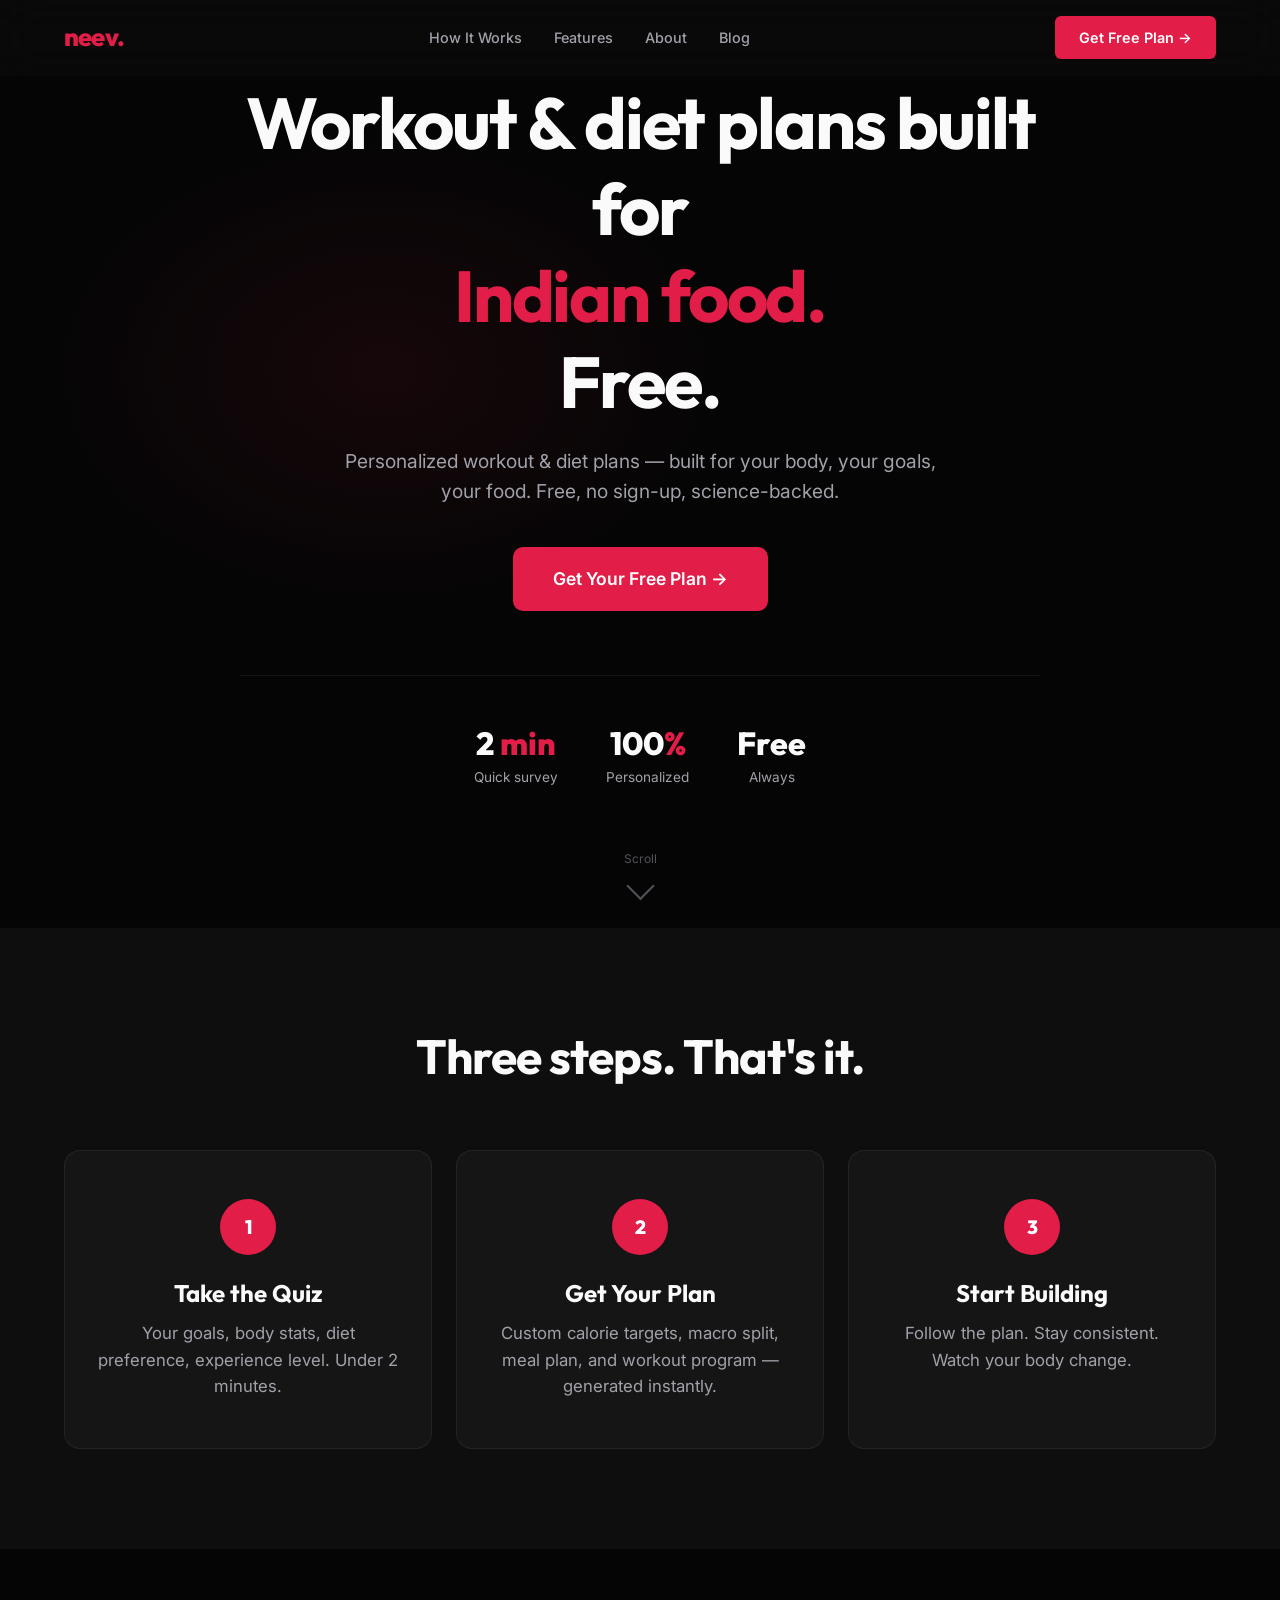
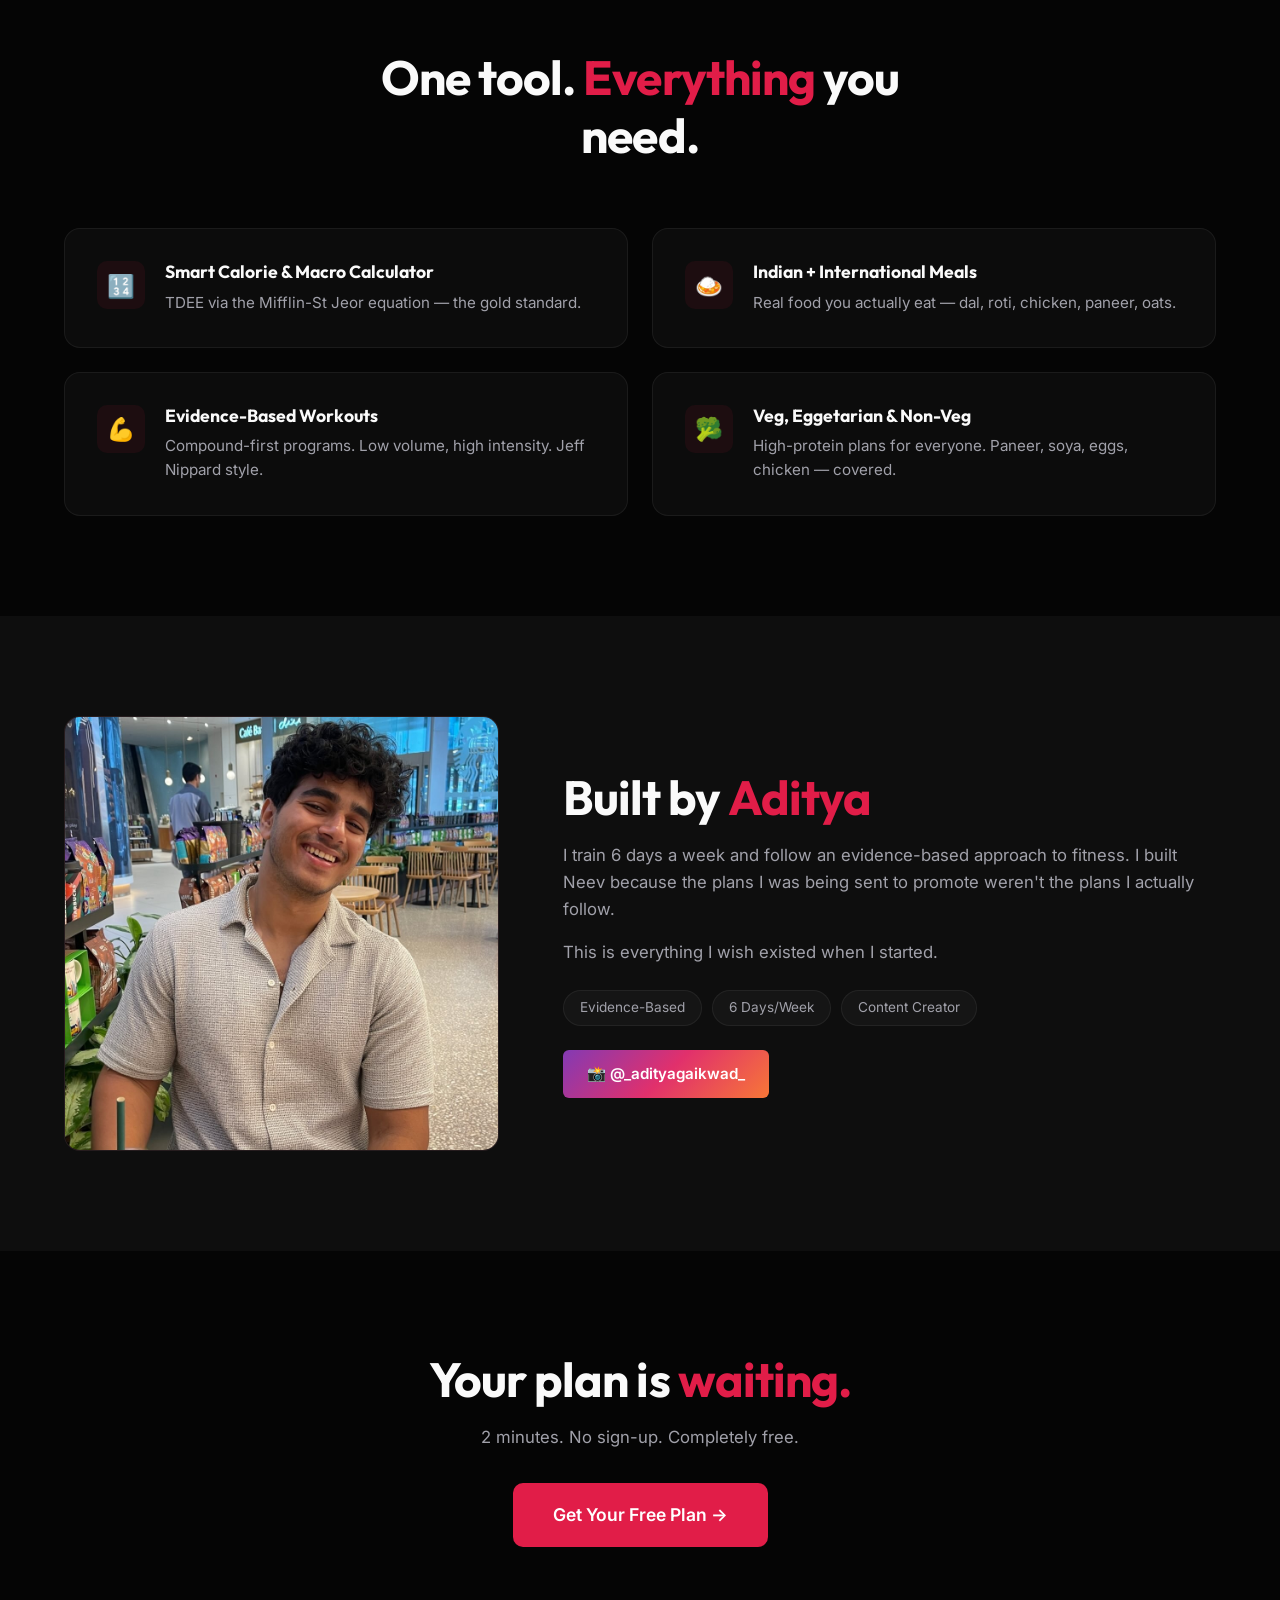
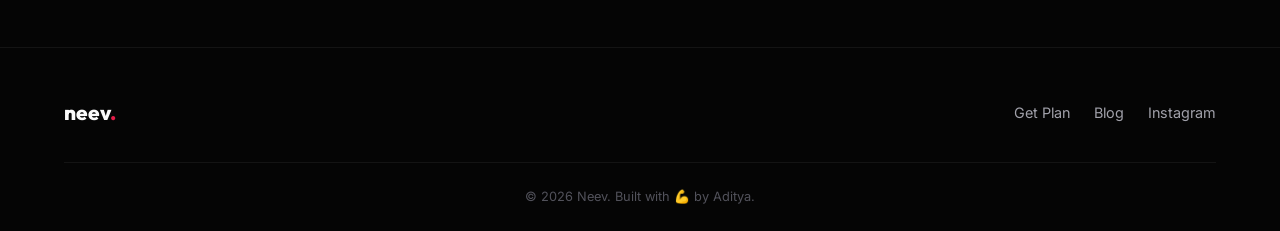
==== index.html @ d4b19f22 "Initial commit — Neev fitness site" ====
<!DOCTYPE html>
<html lang="en">
<head>
  <meta charset="UTF-8">
  <meta name="viewport" content="width=device-width, initial-scale=1.0, viewport-fit=cover">
  <title>Neev — Free Workout & Diet Plans Built for Indian Food</title>
  <meta name="description" content="Get a free personalized workout and diet plan built for Indian food. Science-backed fitness plans for beginners and intermediates. No sign-up needed.">
  <meta name="keywords" content="fitness plan, diet plan, workout plan, Indian diet, gym beginner, protein, muscle gain, fat loss, TDEE calculator">
  <meta name="theme-color" content="#050505">
  <link rel="stylesheet" href="style.css">
</head>
<body>

  <!-- Navbar -->
  <nav class="navbar" id="navbar">
    <div class="container">
      <a href="index.html" class="nav-logo">neev<span>.</span></a>
      <ul class="nav-links" id="navLinks">
        <li><a href="#how-it-works">How It Works</a></li>
        <li><a href="#features">Features</a></li>
        <li><a href="#creator">About</a></li>
        <li><a href="blog.html">Blog</a></li>
      </ul>
      <a href="survey.html" class="nav-cta">Get Free Plan →</a>
      <button class="nav-mobile-toggle" id="mobileToggle" aria-label="Toggle menu">☰</button>
    </div>
  </nav>

  <!-- Hero -->
  <section class="hero" id="hero">
    <div class="hero-bg"></div>
    <div class="container">
      <div class="hero-content">
        <h1>Workout & diet plans built for<br><span class="text-gradient">Indian food.</span><br>Free.</h1>
        <p>Personalized workout & diet plans — built for your body, your goals, your food. Free, no sign-up, science-backed.</p>
        <div class="hero-buttons">
          <a href="survey.html" class="btn btn-primary btn-lg">Get Your Free Plan →</a>
        </div>
        <div class="hero-stats">
          <div class="hero-stat">
            <h3>2 <span>min</span></h3>
            <p>Quick survey</p>
          </div>
          <div class="hero-stat">
            <h3>100<span>%</span></h3>
            <p>Personalized</p>
          </div>
          <div class="hero-stat">
            <h3>Free</h3>
            <p>Always</p>
          </div>
        </div>
      </div>
    </div>
    <div class="scroll-indicator">
      <span>Scroll</span>
      <div class="arrow"></div>
    </div>
  </section>

  <!-- How It Works -->
  <section class="steps" id="how-it-works">
    <div class="container">
      <div class="section-header fade-in">
        <h2>Three steps. That's it.</h2>
      </div>
      <div class="steps-grid">
        <div class="card step-card fade-in">
          <div class="step-number">1</div>
          <h3>Take the Quiz</h3>
          <p>Your goals, body stats, diet preference, experience level. Under 2 minutes.</p>
        </div>
        <div class="card step-card fade-in fade-in-delay-1">
          <div class="step-number">2</div>
          <h3>Get Your Plan</h3>
          <p>Custom calorie targets, macro split, meal plan, and workout program — generated instantly.</p>
        </div>
        <div class="card step-card fade-in fade-in-delay-2">
          <div class="step-number">3</div>
          <h3>Start Building</h3>
          <p>Follow the plan. Stay consistent. Watch your body change.</p>
        </div>
      </div>
    </div>
  </section>

  <!-- Features -->
  <section class="features" id="features">
    <div class="container">
      <div class="section-header fade-in">
        <h2>One tool. <span class="text-gradient">Everything</span> you need.</h2>
      </div>
      <div class="features-grid">
        <div class="card feature-card fade-in">
          <div class="feature-icon">🔢</div>
          <div>
            <h3>Smart Calorie & Macro Calculator</h3>
            <p>TDEE via the Mifflin-St Jeor equation — the gold standard.</p>
          </div>
        </div>
        <div class="card feature-card fade-in fade-in-delay-1">
          <div class="feature-icon">🍛</div>
          <div>
            <h3>Indian + International Meals</h3>
            <p>Real food you actually eat — dal, roti, chicken, paneer, oats.</p>
          </div>
        </div>
        <div class="card feature-card fade-in">
          <div class="feature-icon">💪</div>
          <div>
            <h3>Evidence-Based Workouts</h3>
            <p>Compound-first programs. Low volume, high intensity. Jeff Nippard style.</p>
          </div>
        </div>
        <div class="card feature-card fade-in fade-in-delay-1">
          <div class="feature-icon">🥦</div>
          <div>
            <h3>Veg, Eggetarian & Non-Veg</h3>
            <p>High-protein plans for everyone. Paneer, soya, eggs, chicken — covered.</p>
          </div>
        </div>
      </div>
    </div>
  </section>

  <!-- Creator -->
  <section class="creator" id="creator">
    <div class="container">
      <div class="creator-content">
        <div class="creator-image fade-in">
          <img src="assets/aditya.jpg" alt="Aditya — Creator of Neev" style="width:100%;height:100%;object-fit:cover;object-position:center top;">
        </div>
        <div class="creator-info fade-in fade-in-delay-1">
          <h2>Built by <span class="text-gradient">Aditya</span></h2>
          <p>I train 6 days a week and follow an evidence-based approach to fitness. I built Neev because the plans I was being sent to promote weren't the plans I actually follow.</p>
          <p>This is everything I wish existed when I started.</p>
          <div class="creator-tags">
            <span class="creator-tag">Evidence-Based</span>
            <span class="creator-tag">6 Days/Week</span>
            <span class="creator-tag">Content Creator</span>
          </div>
          <a href="https://instagram.com/_adityagaikwad_" target="_blank" rel="noopener" class="instagram-link">
            📸 @_adityagaikwad_
          </a>
        </div>
      </div>
    </div>
  </section>

  <!-- CTA -->
  <section style="padding: 100px 0; text-align: center;">
    <div class="container">
      <div class="fade-in" style="max-width: 500px; margin: 0 auto;">
        <h2>Your plan is <span class="text-gradient">waiting.</span></h2>
        <p style="margin: 16px 0 32px;">2 minutes. No sign-up. Completely free.</p>
        <a href="survey.html" class="btn btn-primary btn-lg">Get Your Free Plan →</a>
      </div>
    </div>
  </section>

  <!-- Footer -->
  <footer class="footer">
    <div class="container">
      <div class="footer-content">
        <div class="footer-logo">neev<span>.</span></div>
        <ul class="footer-links">
          <li><a href="survey.html">Get Plan</a></li>
          <li><a href="blog.html">Blog</a></li>
          <li><a href="https://instagram.com/_adityagaikwad_" target="_blank" rel="noopener">Instagram</a></li>
        </ul>
      </div>
      <div class="footer-bottom">
        <p>© 2026 Neev. Built with 💪 by Aditya.</p>
      </div>
    </div>
  </footer>

  <script src="js/animations.js"></script>

  <script>
    // Navbar scroll effect
    window.addEventListener('scroll', () => {
      document.getElementById('navbar').classList.toggle('scrolled', window.scrollY > 50);
    });
    // Mobile menu toggle
    document.getElementById('mobileToggle').addEventListener('click', () => {
      document.getElementById('navLinks').classList.toggle('mobile-open');
    });

  </script>
</body>
</html>
---- style.css ----
/* ===== NEEV DESIGN SYSTEM ===== */
@import url('https://fonts.googleapis.com/css2?family=Outfit:wght@300;400;500;600;700;800;900&family=Inter:wght@300;400;500;600;700&display=swap');

/* --- Tokens --- */
:root {
  --bg: #050505;
  --surface: #0e0e0e;
  --card: rgba(255,255,255,0.03);
  --card-border: rgba(255,255,255,0.06);
  --card-hover: rgba(255,255,255,0.06);
  --primary: #e11d48;
  --primary-glow: #f43f5e;
  --accent: #fafafa;
  --green: #22c55e;
  --green-dim: rgba(34,197,94,0.15);
  --text: #fafafa;
  --text-muted: #a1a1aa;
  --text-dim: #52525b;
  --radius: 16px;
  --radius-sm: 10px;
  --radius-xs: 6px;
  --shadow: 0 8px 32px rgba(0,0,0,0.5);
  --shadow-glow: 0 0 30px rgba(225,29,72,0.15);
  --font-heading: 'Outfit', sans-serif;
  --font-body: 'Inter', sans-serif;
  --transition: 0.3s cubic-bezier(0.4, 0, 0.2, 1);
  --max-width: 1200px;
}

/* --- Reset --- */
*, *::before, *::after { margin: 0; padding: 0; box-sizing: border-box; }

html {
  scroll-behavior: smooth;
  font-size: 16px;
  -webkit-font-smoothing: antialiased;
}

body {
  font-family: var(--font-body);
  background: var(--bg);
  color: var(--text);
  line-height: 1.6;
  overflow-x: hidden;
}

a { color: var(--primary); text-decoration: none; transition: var(--transition); }
a:hover { color: var(--primary-glow); }

img { max-width: 100%; display: block; }

/* --- Typography --- */
h1, h2, h3, h4, h5 { font-family: var(--font-heading); font-weight: 700; line-height: 1.2; }
h1 { font-size: clamp(2.5rem, 6vw, 4.5rem); letter-spacing: -0.03em; }
h2 { font-size: clamp(1.8rem, 4vw, 3rem); letter-spacing: -0.02em; }
h3 { font-size: clamp(1.2rem, 2.5vw, 1.5rem); }
p { color: var(--text-muted); font-size: 1.05rem; }

.text-gradient {
  color: var(--primary);
}

/* --- Layout --- */
.container { max-width: var(--max-width); margin: 0 auto; padding: 0 24px; }
section { padding: 100px 0; }

/* --- Navbar --- */
.navbar {
  position: fixed; top: 0; left: 0; right: 0; z-index: 1000;
  padding: 16px 0;
  background: rgba(10,10,10,0.8);
  backdrop-filter: blur(20px);
  -webkit-backdrop-filter: blur(20px);
  border-bottom: 1px solid transparent;
  transition: var(--transition);
}
.navbar.scrolled { border-bottom-color: var(--card-border); }
.navbar .container { display: flex; align-items: center; justify-content: space-between; }
.nav-logo {
  font-family: var(--font-heading);
  font-size: 1.6rem; font-weight: 800;
  letter-spacing: -0.03em;
}
.nav-logo span { color: var(--primary); }
.nav-links { display: flex; gap: 32px; list-style: none; }
.nav-links a {
  color: var(--text-muted); font-size: 0.9rem; font-weight: 500;
  transition: var(--transition); position: relative;
}
.nav-links a:hover { color: var(--text); }
.nav-links a::after {
  content: ''; position: absolute; bottom: -4px; left: 0;
  width: 0; height: 2px; background: var(--primary);
  transition: var(--transition);
}
.nav-links a:hover::after { width: 100%; }
.nav-cta {
  padding: 10px 24px; border-radius: var(--radius-xs);
  background: var(--primary); color: #fff;
  font-weight: 600; font-size: 0.9rem;
  border: none; cursor: pointer; transition: var(--transition);
}
.nav-cta:hover { transform: translateY(-2px); box-shadow: var(--shadow-glow); color: #fff; }
.nav-mobile-toggle { display: none; background: none; border: none; color: var(--text); font-size: 1.5rem; cursor: pointer; }

/* --- Buttons --- */
.btn {
  display: inline-flex; align-items: center; gap: 8px;
  padding: 14px 32px; border-radius: var(--radius-xs);
  font-family: var(--font-body); font-weight: 600; font-size: 1rem;
  cursor: pointer; transition: var(--transition); border: none;
  text-decoration: none;
}
.btn-primary {
  background: var(--primary); color: #fff;
}
.btn-primary:hover { transform: translateY(-3px); box-shadow: var(--shadow-glow); color: #fff; }
.btn-secondary {
  background: transparent; color: var(--text);
  border: 1px solid var(--card-border);
}
.btn-secondary:hover { border-color: var(--primary); color: var(--primary); }
.btn-lg { padding: 18px 40px; font-size: 1.1rem; border-radius: var(--radius-sm); }

/* --- Cards --- */
.card {
  background: var(--card);
  border: 1px solid var(--card-border);
  border-radius: var(--radius);
  padding: 32px;
  transition: var(--transition);
}
.card:hover {
  background: var(--card-hover);
  border-color: rgba(225,29,72,0.2);
  transform: translateY(-4px);
  box-shadow: var(--shadow);
}

/* --- Hero --- */
.hero {
  min-height: 100vh; display: flex; align-items: center;
  position: relative; overflow: hidden; padding-top: 80px;
}
.hero-bg {
  position: absolute; inset: 0; z-index: 0;
}
.hero-bg::before {
  content: ''; position: absolute; inset: 0;
  background: radial-gradient(ellipse 500px 350px at 30% 40%, rgba(225,29,72,0.08) 0%, transparent 70%);
}
.hero-bg::after {
  content: ''; position: absolute; bottom: 0; left: 0; right: 0;
  height: 200px;
  background: linear-gradient(to top, var(--bg), transparent);
}
.hero-content { position: relative; z-index: 1; text-align: center; max-width: 800px; margin: 0 auto; }
.hero-badge {
  display: inline-flex; align-items: center; gap: 8px;
  padding: 8px 20px; border-radius: 100px;
  background: rgba(225,29,72,0.08);
  border: 1px solid rgba(225,29,72,0.15);
  font-size: 0.85rem; color: var(--primary-glow); font-weight: 500;
  margin-bottom: 24px;
}
.hero-badge .dot { width: 6px; height: 6px; border-radius: 50%; background: var(--primary); animation: pulse-dot 2s infinite; }
.hero h1 { margin-bottom: 20px; }
.hero p { font-size: 1.2rem; max-width: 600px; margin: 0 auto 40px; }
.hero-buttons { display: flex; gap: 16px; justify-content: center; flex-wrap: wrap; }
.hero-stats {
  display: flex; gap: 48px; justify-content: center; margin-top: 64px;
  padding-top: 48px; border-top: 1px solid var(--card-border);
}
.hero-stat h3 { font-size: 2rem; font-weight: 800; }
.hero-stat h3 span { color: var(--primary); }
.hero-stat p { font-size: 0.85rem; margin-top: 4px; }
.scroll-indicator {
  position: absolute; bottom: 32px; left: 50%; transform: translateX(-50%);
  display: flex; flex-direction: column; align-items: center; gap: 8px;
  color: var(--text-dim); font-size: 0.75rem;
  animation: bounce 2s infinite;
}
.scroll-indicator .arrow { width: 20px; height: 20px; border-right: 2px solid var(--text-dim); border-bottom: 2px solid var(--text-dim); transform: rotate(45deg); }

/* --- Steps Section --- */
.steps { background: var(--surface); }
.section-header { text-align: center; max-width: 600px; margin: 0 auto 64px; }
.section-header p { margin-top: 16px; }
.steps-grid { display: grid; grid-template-columns: repeat(3, 1fr); gap: 24px; }
.step-card { text-align: center; padding: 48px 32px; position: relative; }
.step-number {
  width: 56px; height: 56px; border-radius: 50%;
  background: var(--primary); color: #fff;
  display: flex; align-items: center; justify-content: center;
  font-family: var(--font-heading); font-weight: 800; font-size: 1.2rem;
  margin: 0 auto 24px;
}
.step-card h3 { margin-bottom: 12px; }
.step-card .icon { font-size: 2.5rem; margin-bottom: 20px; }

/* --- Features --- */
.features-grid { display: grid; grid-template-columns: repeat(2, 1fr); gap: 24px; }
.feature-card { display: flex; gap: 20px; align-items: flex-start; }
.feature-icon {
  width: 48px; height: 48px; min-width: 48px; border-radius: var(--radius-sm);
  background: rgba(225,29,72,0.08);
  display: flex; align-items: center; justify-content: center;
  font-size: 1.4rem;
}
.feature-card h3 { margin-bottom: 8px; font-size: 1.1rem; }
.feature-card p { font-size: 0.95rem; }

/* --- Creator Section --- */
.creator { background: var(--surface); }
.creator-content {
  display: grid; grid-template-columns: 1fr 1.5fr; gap: 64px; align-items: center;
}
.creator-image {
  width: 100%; aspect-ratio: 1; border-radius: var(--radius);
  background: rgba(225,29,72,0.05);
  border: 1px solid var(--card-border);
  display: flex; align-items: center; justify-content: center;
  font-size: 1rem; color: var(--text-dim);
  overflow: hidden;
}
.creator-info h2 { margin-bottom: 16px; }
.creator-info p { margin-bottom: 16px; }
.creator-tags { display: flex; gap: 10px; flex-wrap: wrap; margin-top: 24px; }
.creator-tag {
  padding: 6px 16px; border-radius: 100px;
  background: var(--card); border: 1px solid var(--card-border);
  font-size: 0.85rem; color: var(--text-muted);
}
.instagram-link {
  display: inline-flex; align-items: center; gap: 8px;
  margin-top: 24px; padding: 12px 24px; border-radius: var(--radius-xs);
  background: linear-gradient(135deg, #833AB4, #E1306C, #F77737);
  color: #fff; font-weight: 600; font-size: 0.95rem;
}
.instagram-link:hover { transform: translateY(-2px); color: #fff; box-shadow: 0 8px 24px rgba(225,48,108,0.3); }

/* --- Footer --- */
.footer {
  padding: 48px 0 24px;
  border-top: 1px solid var(--card-border);
}
.footer-content { display: flex; justify-content: space-between; align-items: center; flex-wrap: wrap; gap: 16px; }
.footer-logo { font-family: var(--font-heading); font-size: 1.3rem; font-weight: 800; }
.footer-logo span { color: var(--primary); }
.footer-links { display: flex; gap: 24px; list-style: none; }
.footer-links a { color: var(--text-muted); font-size: 0.9rem; }
.footer-links a:hover { color: var(--text); }
.footer-bottom { text-align: center; margin-top: 32px; padding-top: 24px; border-top: 1px solid var(--card-border); }
.footer-bottom p { font-size: 0.8rem; color: var(--text-dim); }

/* --- Survey Styles --- */
.survey-page { min-height: 100vh; padding-top: 100px; padding-bottom: 60px; }
.survey-container { max-width: 680px; margin: 0 auto; }
.progress-bar { width: 100%; height: 4px; background: var(--card); border-radius: 100px; margin-bottom: 48px; overflow: hidden; }
.progress-fill { height: 100%; background: var(--gradient); border-radius: 100px; transition: width 0.5s ease; }
.survey-step { display: none; animation: fadeIn 0.4s ease; }
.survey-step.active { display: block; }
.survey-step h2 { margin-bottom: 8px; }
.survey-step > p { margin-bottom: 36px; }
.form-group { margin-bottom: 24px; }
.form-group label { display: block; font-size: 0.9rem; font-weight: 500; margin-bottom: 8px; color: var(--text); }
.form-group input, .form-group select {
  width: 100%; padding: 14px 18px;
  background: var(--card); border: 1px solid var(--card-border);
  border-radius: var(--radius-sm); color: var(--text);
  font-family: var(--font-body); font-size: 1rem;
  transition: var(--transition); outline: none;
}
.form-group input:focus, .form-group select:focus { border-color: var(--primary); box-shadow: 0 0 0 3px rgba(245,158,11,0.1); }
.form-group select option { background: var(--surface); }
.form-row { display: grid; grid-template-columns: 1fr 1fr; gap: 16px; }

/* Option Cards (for survey choices) */
.option-cards { display: grid; grid-template-columns: repeat(2, 1fr); gap: 12px; }
.option-cards.three-col { grid-template-columns: repeat(3, 1fr); }
.option-card {
  padding: 20px; border-radius: var(--radius-sm);
  background: var(--card); border: 2px solid var(--card-border);
  cursor: pointer; text-align: center; transition: var(--transition);
}
.option-card:hover { border-color: rgba(225,29,72,0.3); background: var(--card-hover); }
.option-card.selected { border-color: var(--primary); background: rgba(225,29,72,0.08); }
.option-card .icon { font-size: 2rem; margin-bottom: 10px; }
.option-card h4 { font-size: 0.95rem; margin-bottom: 4px; }
.option-card p { font-size: 0.8rem; color: var(--text-dim); }

.survey-nav { display: flex; justify-content: space-between; margin-top: 40px; }

/* --- Results Page --- */
.results-page { padding-top: 100px; padding-bottom: 60px; }
.results-header { text-align: center; margin-bottom: 48px; }
.results-header h1 { margin-bottom: 12px; }

.stats-grid { display: grid; grid-template-columns: repeat(4, 1fr); gap: 16px; margin-bottom: 48px; }
.stat-card { text-align: center; padding: 28px 20px; }
.stat-card .stat-value { font-family: var(--font-heading); font-size: 2.2rem; font-weight: 800; color: var(--primary); }
.stat-card .stat-label { font-size: 0.85rem; color: var(--text-muted); margin-top: 4px; }
.stat-card .stat-unit { font-size: 0.9rem; color: var(--text-dim); font-weight: 400; }

.macro-bar { display: flex; height: 12px; border-radius: 100px; overflow: hidden; margin: 24px 0; }
.macro-bar .protein { background: var(--green); }
.macro-bar .carbs { background: #f59e0b; }
.macro-bar .fat { background: var(--primary); }
.macro-legend { display: flex; gap: 24px; justify-content: center; }
.macro-legend-item { display: flex; align-items: center; gap: 8px; font-size: 0.9rem; }
.macro-legend-item .dot { width: 10px; height: 10px; border-radius: 50%; }

.plan-section { margin-bottom: 48px; }
.plan-section > h2 { margin-bottom: 24px; }

.meal-day { margin-bottom: 24px; }
.meal-day h3 { margin-bottom: 12px; font-size: 1.1rem; color: var(--primary); }
.meal-table { width: 100%; border-collapse: collapse; }
.meal-table th {
  text-align: left; padding: 10px 16px; font-size: 0.8rem;
  color: var(--text-dim); text-transform: uppercase; letter-spacing: 0.05em;
  border-bottom: 1px solid var(--card-border);
}
.meal-table td {
  padding: 12px 16px; font-size: 0.95rem; border-bottom: 1px solid var(--card-border);
}
.meal-table tr:last-child td { border-bottom: none; }

.workout-day { margin-bottom: 32px; }
.workout-day h3 { margin-bottom: 4px; font-size: 1.1rem; }
.workout-day .day-label { font-size: 0.85rem; color: var(--primary); margin-bottom: 12px; }
.exercise-row { display: grid; grid-template-columns: 2.5fr 0.8fr 1fr; gap: 8px; padding: 10px 0; border-bottom: 1px solid var(--card-border); font-size: 0.95rem; }
.exercise-row.header { font-size: 0.8rem; color: var(--text-dim); text-transform: uppercase; letter-spacing: 0.05em; font-weight: 600; }

.results-actions { display: flex; gap: 16px; justify-content: center; margin-top: 48px; flex-wrap: wrap; }

/* --- Blog --- */
.blog-page { padding-top: 100px; }
.blog-grid { display: grid; grid-template-columns: repeat(auto-fill, minmax(340px, 1fr)); gap: 24px; }
.blog-card { overflow: hidden; }
.blog-card-image { height: 200px; background: rgba(225,29,72,0.05); border-radius: var(--radius-sm); margin-bottom: 20px; display: flex; align-items: center; justify-content: center; font-size: 3rem; }
.blog-card h3 { margin-bottom: 8px; }
.blog-card p { font-size: 0.9rem; margin-bottom: 12px; }
.blog-card .blog-meta { font-size: 0.8rem; color: var(--text-dim); }

/* --- Animations --- */
@keyframes fadeIn { from { opacity: 0; transform: translateY(20px); } to { opacity: 1; transform: translateY(0); } }
@keyframes pulse-dot { 0%, 100% { opacity: 1; } 50% { opacity: 0.4; } }
@keyframes bounce { 0%, 20%, 50%, 80%, 100% { transform: translateX(-50%) translateY(0); } 40% { transform: translateX(-50%) translateY(-8px); } 60% { transform: translateX(-50%) translateY(-4px); } }
@keyframes float { 0%, 100% { transform: translateY(0); } 50% { transform: translateY(-10px); } }

.fade-in { opacity: 0; transform: translateY(30px); transition: opacity 0.6s ease, transform 0.6s ease; }
.fade-in.visible { opacity: 1; transform: translateY(0); }
.fade-in-delay-1 { transition-delay: 0.1s; }
.fade-in-delay-2 { transition-delay: 0.2s; }
.fade-in-delay-3 { transition-delay: 0.3s; }

/* --- Twemoji sizing --- */
img.emoji {
  height: 1.2em;
  width: 1.2em;
  margin: 0 0.05em 0 0.1em;
  vertical-align: -0.15em;
  display: inline;
}
.option-card img.emoji,
.step-card img.emoji,
.feature-icon img.emoji,
.blog-card-image img.emoji {
  height: 1em;
  width: 1em;
}

/* --- Responsive --- */
@media (max-width: 768px) {
  section { padding: 64px 0; }
  .nav-links { display: none; }
  .nav-cta { padding: 8px 16px; font-size: 0.8rem; }
  .nav-mobile-toggle { display: block; }
  .nav-links.mobile-open {
    display: flex; flex-direction: column;
    position: absolute; top: 100%; left: 0; right: 0;
    background: var(--surface); padding: 24px;
    border-bottom: 1px solid var(--card-border);
    gap: 16px;
  }
  .hero { min-height: 100svh; padding-top: 72px; }
  .hero p { font-size: 1.05rem; }
  .hero-stats { gap: 20px; flex-wrap: wrap; justify-content: center; }
  .hero-stat { flex: 0 0 auto; text-align: center; }
  .hero-stat h3 { font-size: 1.5rem; }
  .hero-buttons { flex-direction: column; align-items: stretch; }
  .hero-buttons .btn { justify-content: center; }
  .steps-grid { grid-template-columns: 1fr; }
  .step-card { padding: 32px 24px; }
  .features-grid { grid-template-columns: 1fr; }
  .creator-content { grid-template-columns: 1fr; text-align: center; gap: 32px; }
  .creator-image { max-width: 240px; margin: 0 auto; }
  .creator-tags { justify-content: center; }
  .stats-grid { grid-template-columns: repeat(2, 1fr); }
  .stat-card .stat-value { font-size: 1.6rem; }
  .form-row { grid-template-columns: 1fr; }
  .option-cards { grid-template-columns: repeat(2, 1fr); }
  .option-cards.three-col { grid-template-columns: repeat(3, 1fr); }
  .option-card { padding: 14px 10px; }
  .option-card .icon { font-size: 1.6rem; margin-bottom: 6px; }
  .option-card h4 { font-size: 0.85rem; }
  .option-card p { font-size: 0.72rem; }
  .btn { padding: 12px 24px; font-size: 0.95rem; }
  .btn-lg { padding: 16px 32px; font-size: 1rem; }
  /* Meal table horizontal scroll on mobile */
  .meal-day { overflow-x: auto; -webkit-overflow-scrolling: touch; }
  .meal-table { min-width: 580px; }
  .meal-table th, .meal-table td { padding: 8px 10px; font-size: 0.8rem; white-space: nowrap; }
  .exercise-row { grid-template-columns: 2fr 0.6fr 0.8fr; font-size: 0.82rem; gap: 4px; }
  .blog-grid { grid-template-columns: 1fr; }
  .footer-content { flex-direction: column; text-align: center; }
  .results-actions { flex-direction: column; align-items: stretch; }
  .results-actions .btn { justify-content: center; }
  .card { padding: 24px; }
  .plan-section { padding: 24px; }
}

@media (max-width: 480px) {
  .container { padding: 0 16px; }
  h1 { font-size: 2rem; }
  h2 { font-size: 1.5rem; }
  .hero-stat h3 { font-size: 1.3rem; }
  .stats-grid { grid-template-columns: 1fr 1fr; gap: 10px; }
  .stat-card { padding: 20px 12px; }
  .option-cards { grid-template-columns: 1fr 1fr; }
  .option-cards.three-col { grid-template-columns: 1fr 1fr 1fr; }
  .macro-legend { flex-wrap: wrap; gap: 12px; }
}

/* Touch-friendly: larger tap targets on mobile */
@media (hover: none) and (pointer: coarse) {
  .option-card { min-height: 70px; }
  .btn { min-height: 48px; }
  .form-group input, .form-group select { min-height: 48px; font-size: 16px; /* prevents iOS zoom */ }
  .nav-mobile-toggle { min-width: 44px; min-height: 44px; display: flex; align-items: center; justify-content: center; }
}

/* Safe area for notched phones */
@supports (padding: env(safe-area-inset-bottom)) {
  .footer { padding-bottom: calc(24px + env(safe-area-inset-bottom)); }
  .survey-nav { padding-bottom: env(safe-area-inset-bottom); }
}
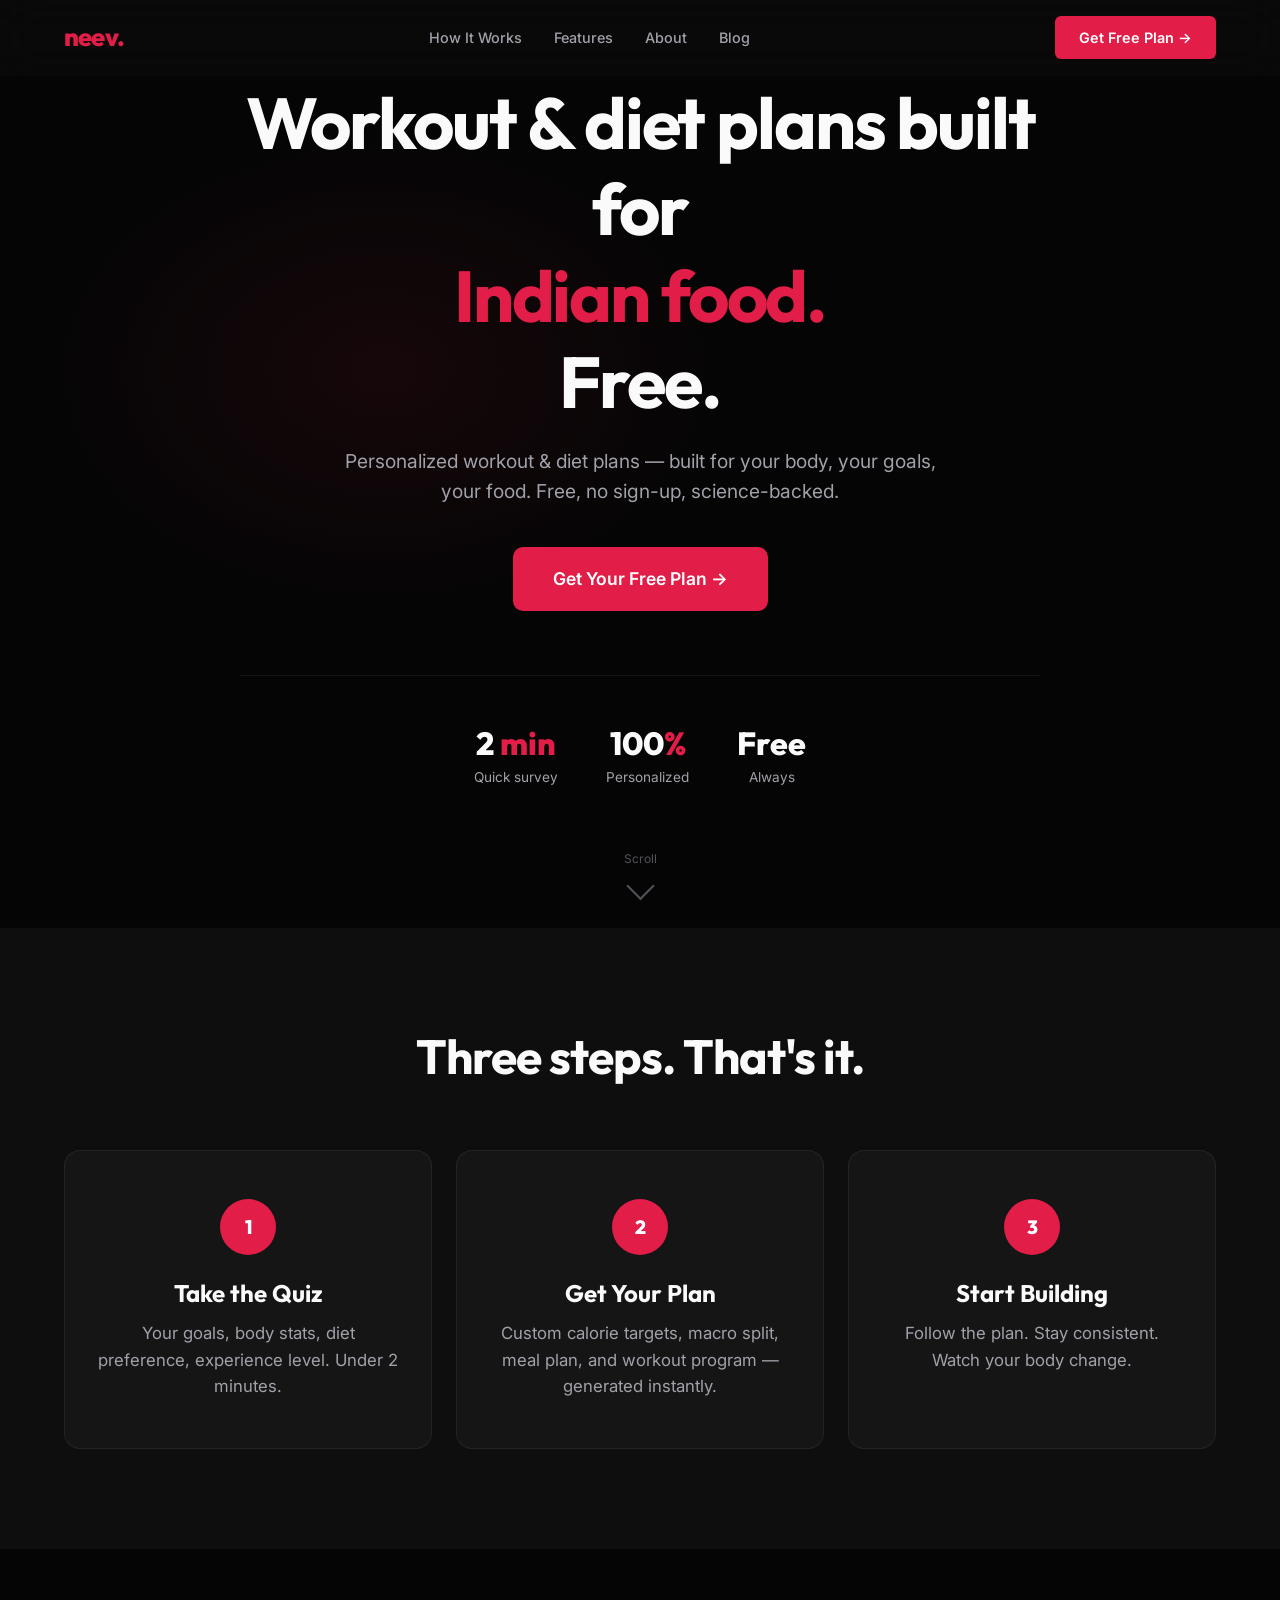
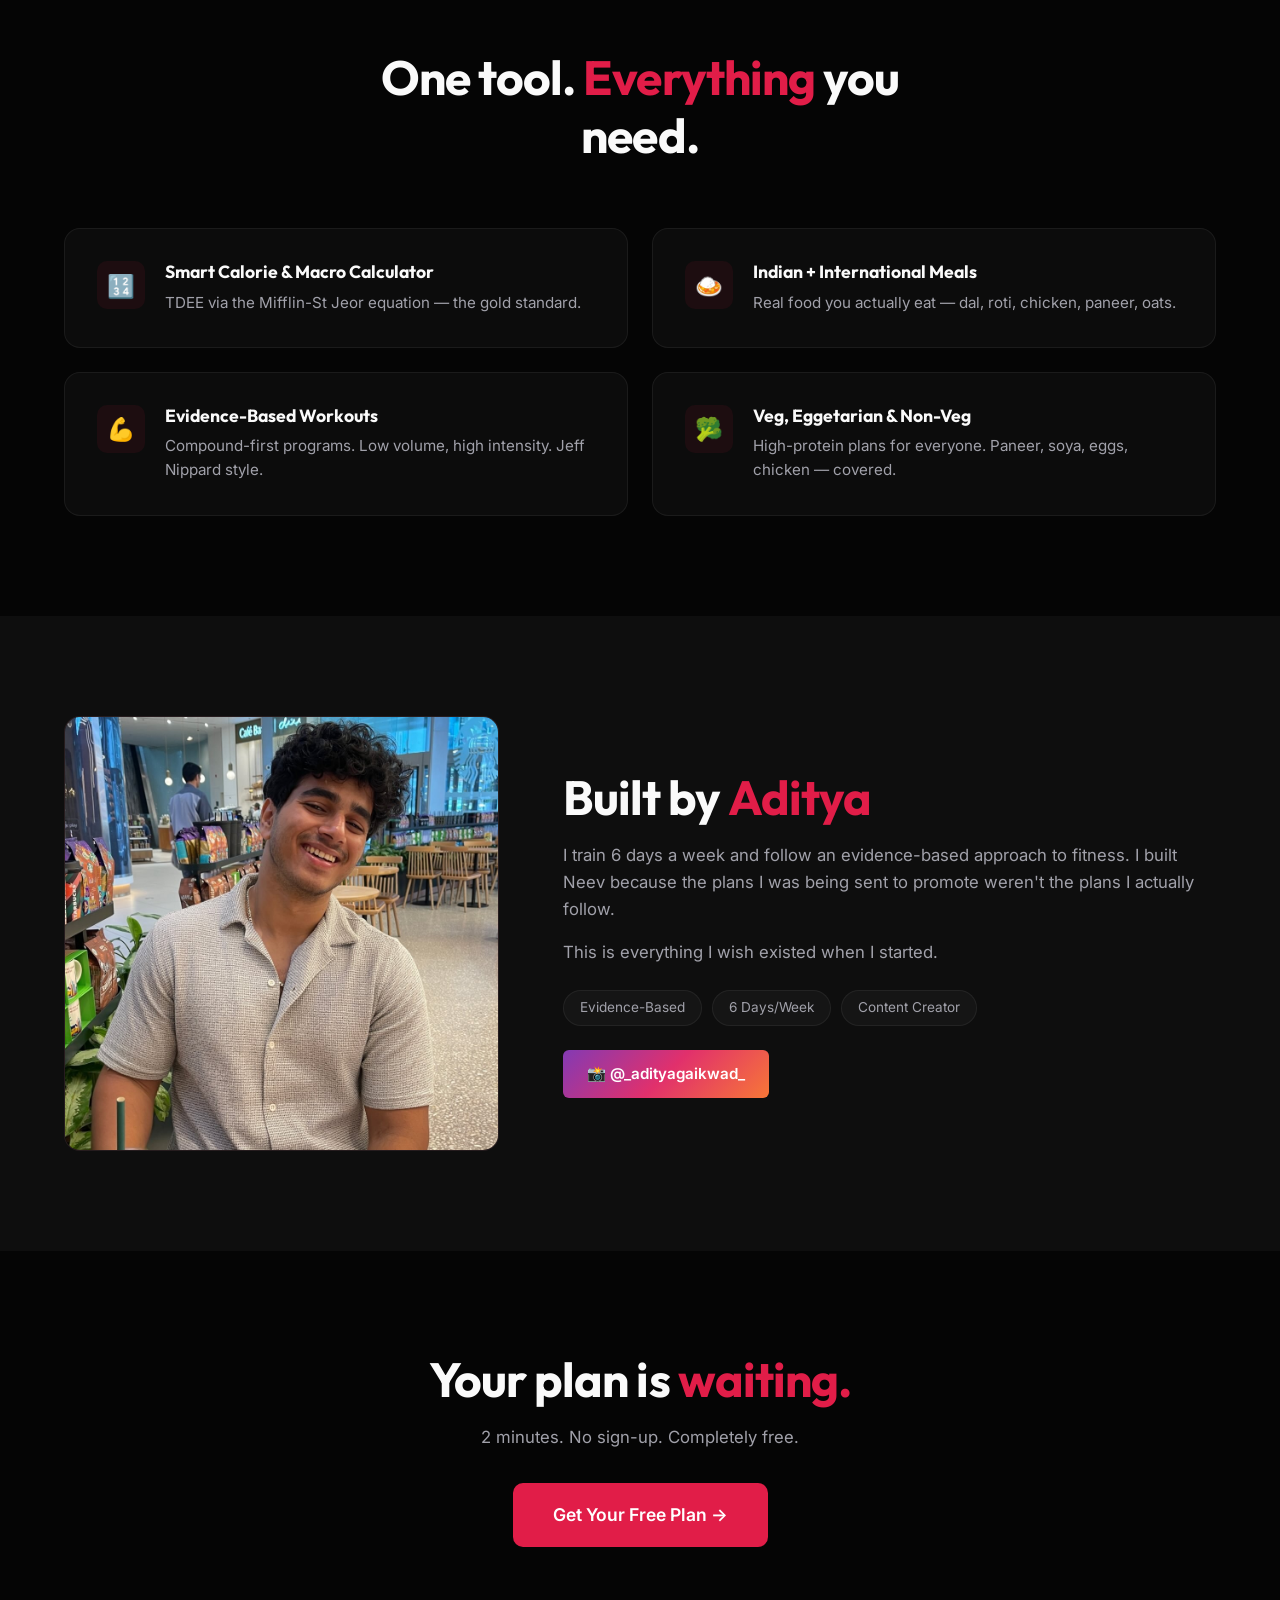
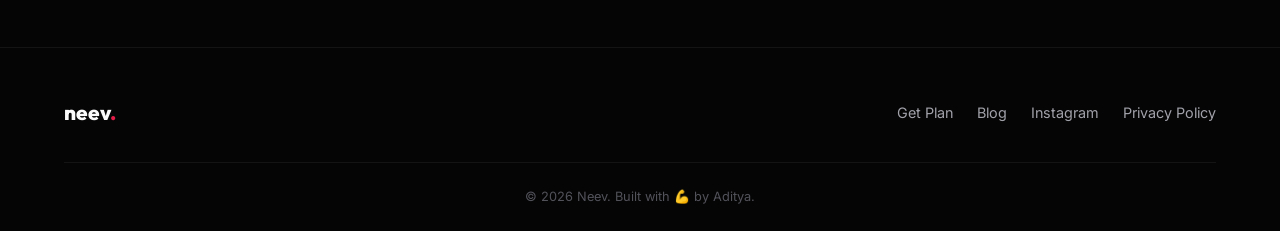
==== commit 6ea02859: "Add privacy policy page and link it in all page footers Required for Google AdSense approval. Covers" ====
--- a/index.html
+++ b/index.html
@@ -167,6 +167,7 @@
           <li><a href="survey.html">Get Plan</a></li>
           <li><a href="blog.html">Blog</a></li>
           <li><a href="https://instagram.com/_adityagaikwad_" target="_blank" rel="noopener">Instagram</a></li>
+          <li><a href="privacy.html">Privacy Policy</a></li>
         </ul>
       </div>
       <div class="footer-bottom">
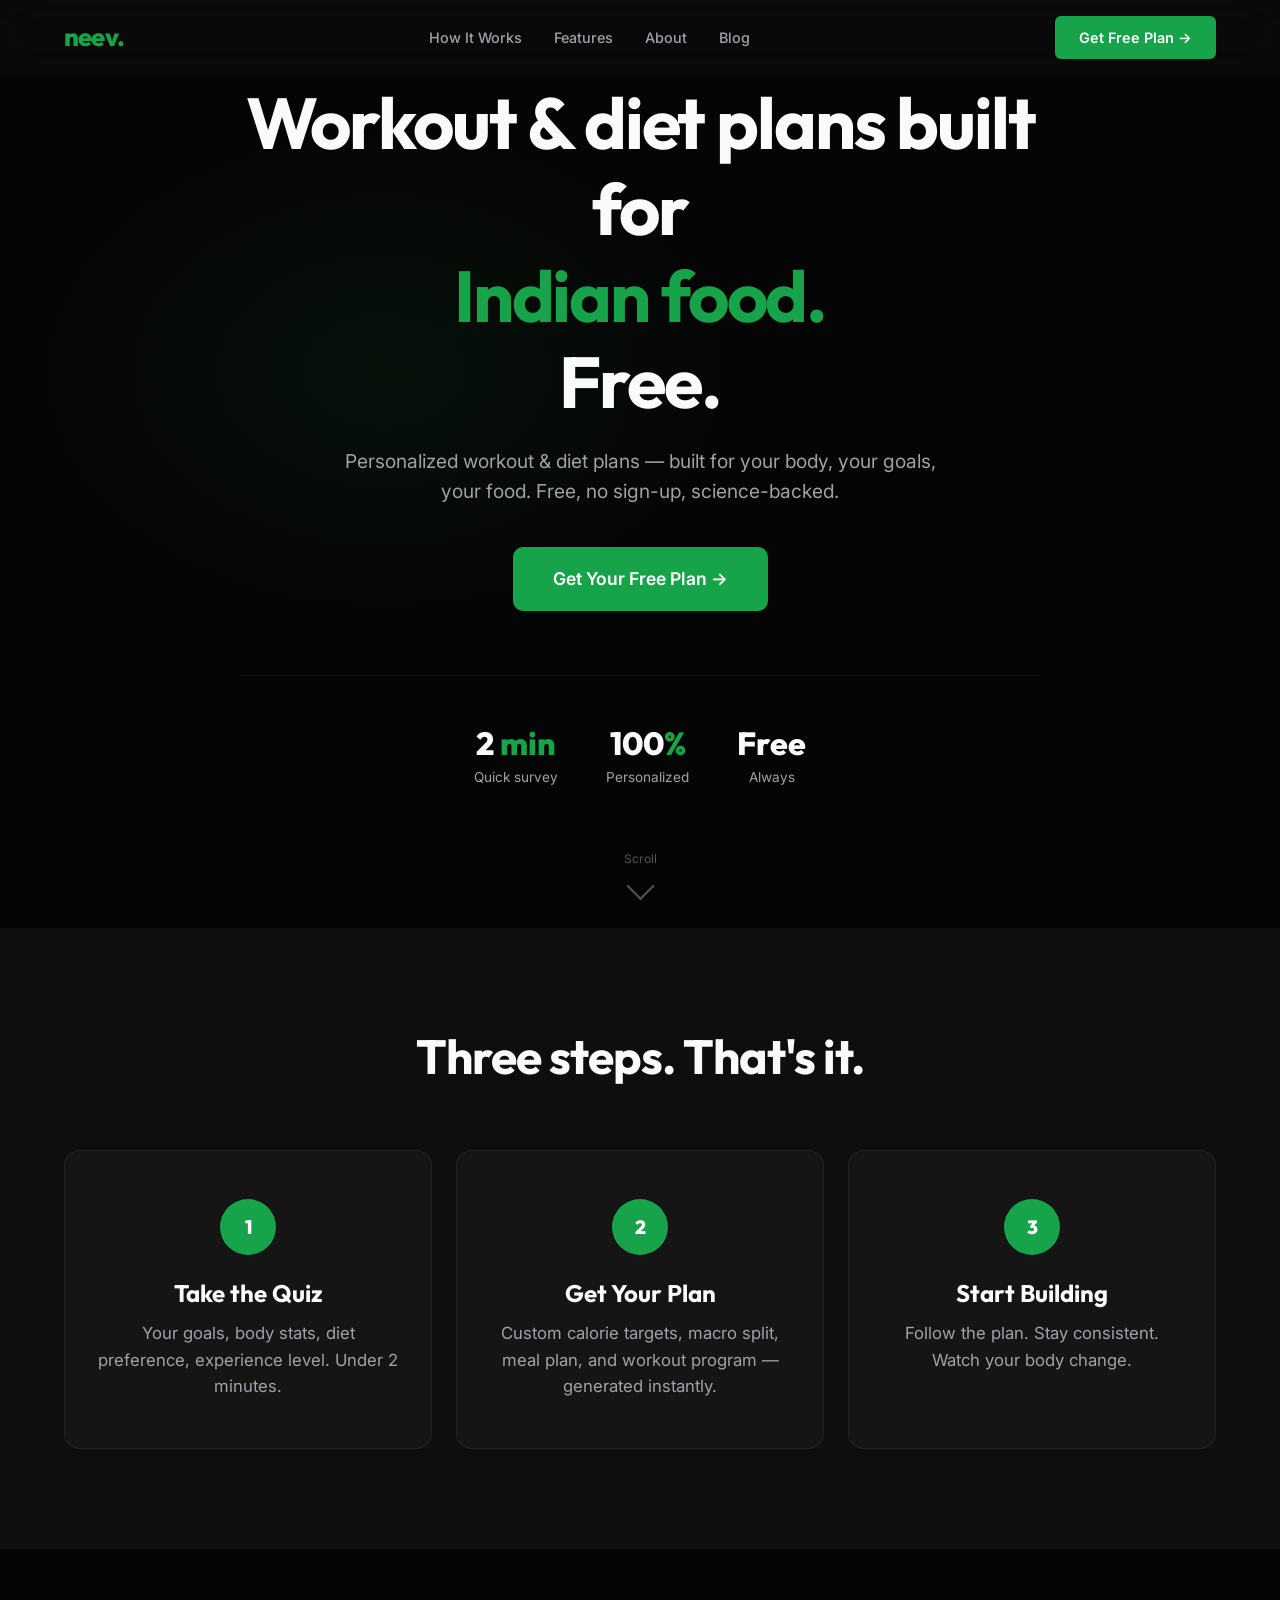
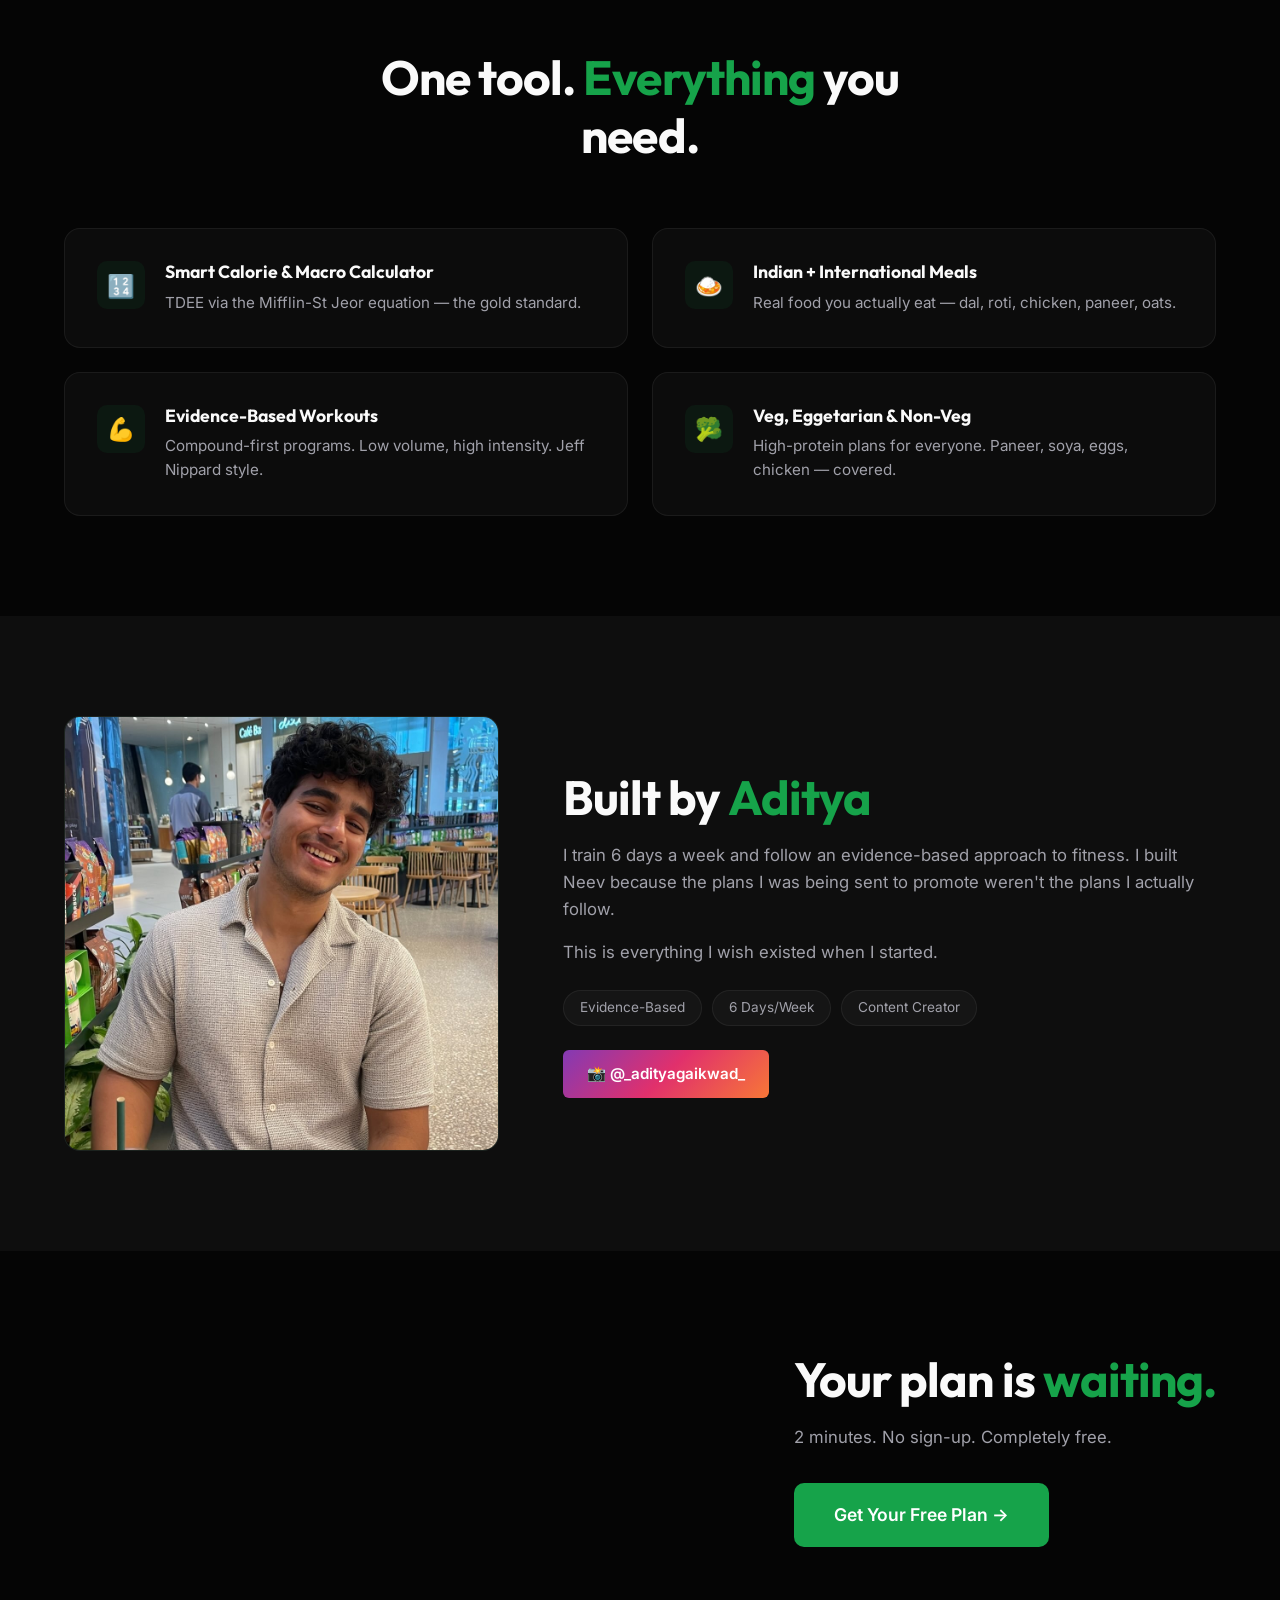
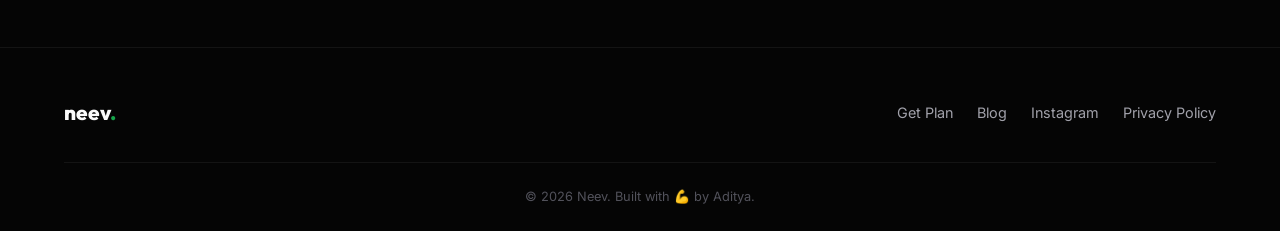
==== commit c68914ba: "Fix PDF generation, green rebrand, CTA alignment, mobile visibility - printPlan() forces all fade-in" ====
--- a/index.html
+++ b/index.html
@@ -8,6 +8,7 @@
   <meta name="keywords" content="fitness plan, diet plan, workout plan, Indian diet, gym beginner, protein, muscle gain, fat loss, TDEE calculator">
   <meta name="theme-color" content="#050505">
   <link rel="stylesheet" href="style.css">
+  <script async src="https://pagead2.googlesyndication.com/pagead/js/adsbygoogle.js?client=ca-pub-9904864154045842" crossorigin="anonymous"></script>
 </head>
 <body>
 
@@ -148,9 +149,9 @@
   </section>
 
   <!-- CTA -->
-  <section style="padding: 100px 0; text-align: center;">
-    <div class="container">
-      <div class="fade-in" style="max-width: 500px; margin: 0 auto;">
+  <section style="padding: 100px 0;">
+    <div class="container" style="display:flex; justify-content:flex-end;">
+      <div class="fade-in" style="max-width: 500px; text-align: left;">
         <h2>Your plan is <span class="text-gradient">waiting.</span></h2>
         <p style="margin: 16px 0 32px;">2 minutes. No sign-up. Completely free.</p>
         <a href="survey.html" class="btn btn-primary btn-lg">Get Your Free Plan →</a>
--- a/style.css
+++ b/style.css
@@ -8,11 +8,11 @@
   --card: rgba(255,255,255,0.03);
   --card-border: rgba(255,255,255,0.06);
   --card-hover: rgba(255,255,255,0.06);
-  --primary: #e11d48;
-  --primary-glow: #f43f5e;
+  --primary: #16a34a;
+  --primary-glow: #22c55e;
   --accent: #fafafa;
-  --green: #22c55e;
-  --green-dim: rgba(34,197,94,0.15);
+  --green: #4ade80;
+  --green-dim: rgba(22,163,74,0.12);
   --text: #fafafa;
   --text-muted: #a1a1aa;
   --text-dim: #52525b;
@@ -20,7 +20,7 @@
   --radius-sm: 10px;
   --radius-xs: 6px;
   --shadow: 0 8px 32px rgba(0,0,0,0.5);
-  --shadow-glow: 0 0 30px rgba(225,29,72,0.15);
+  --shadow-glow: 0 0 30px rgba(22,163,74,0.2);
   --font-heading: 'Outfit', sans-serif;
   --font-body: 'Inter', sans-serif;
   --transition: 0.3s cubic-bezier(0.4, 0, 0.2, 1);
@@ -132,7 +132,7 @@
 }
 .card:hover {
   background: var(--card-hover);
-  border-color: rgba(225,29,72,0.2);
+  border-color: rgba(22,163,74,0.25);
   transform: translateY(-4px);
   box-shadow: var(--shadow);
 }
@@ -147,7 +147,7 @@
 }
 .hero-bg::before {
   content: ''; position: absolute; inset: 0;
-  background: radial-gradient(ellipse 500px 350px at 30% 40%, rgba(225,29,72,0.08) 0%, transparent 70%);
+  background: radial-gradient(ellipse 500px 350px at 30% 40%, rgba(22,163,74,0.08) 0%, transparent 70%);
 }
 .hero-bg::after {
   content: ''; position: absolute; bottom: 0; left: 0; right: 0;
@@ -158,8 +158,8 @@
 .hero-badge {
   display: inline-flex; align-items: center; gap: 8px;
   padding: 8px 20px; border-radius: 100px;
-  background: rgba(225,29,72,0.08);
-  border: 1px solid rgba(225,29,72,0.15);
+  background: rgba(22,163,74,0.08);
+  border: 1px solid rgba(22,163,74,0.15);
   font-size: 0.85rem; color: var(--primary-glow); font-weight: 500;
   margin-bottom: 24px;
 }
@@ -203,7 +203,7 @@
 .feature-card { display: flex; gap: 20px; align-items: flex-start; }
 .feature-icon {
   width: 48px; height: 48px; min-width: 48px; border-radius: var(--radius-sm);
-  background: rgba(225,29,72,0.08);
+  background: rgba(22,163,74,0.08);
   display: flex; align-items: center; justify-content: center;
   font-size: 1.4rem;
 }
@@ -217,7 +217,7 @@
 }
 .creator-image {
   width: 100%; aspect-ratio: 1; border-radius: var(--radius);
-  background: rgba(225,29,72,0.05);
+  background: rgba(22,163,74,0.05);
   border: 1px solid var(--card-border);
   display: flex; align-items: center; justify-content: center;
   font-size: 1rem; color: var(--text-dim);
@@ -257,7 +257,7 @@
 .survey-page { min-height: 100vh; padding-top: 100px; padding-bottom: 60px; }
 .survey-container { max-width: 680px; margin: 0 auto; }
 .progress-bar { width: 100%; height: 4px; background: var(--card); border-radius: 100px; margin-bottom: 48px; overflow: hidden; }
-.progress-fill { height: 100%; background: var(--gradient); border-radius: 100px; transition: width 0.5s ease; }
+.progress-fill { height: 100%; background: var(--primary); border-radius: 100px; transition: width 0.5s ease; }
 .survey-step { display: none; animation: fadeIn 0.4s ease; }
 .survey-step.active { display: block; }
 .survey-step h2 { margin-bottom: 8px; }
@@ -271,7 +271,7 @@
   font-family: var(--font-body); font-size: 1rem;
   transition: var(--transition); outline: none;
 }
-.form-group input:focus, .form-group select:focus { border-color: var(--primary); box-shadow: 0 0 0 3px rgba(245,158,11,0.1); }
+.form-group input:focus, .form-group select:focus { border-color: var(--primary); box-shadow: 0 0 0 3px rgba(22,163,74,0.15); }
 .form-group select option { background: var(--surface); }
 .form-row { display: grid; grid-template-columns: 1fr 1fr; gap: 16px; }
 
@@ -283,8 +283,8 @@
   background: var(--card); border: 2px solid var(--card-border);
   cursor: pointer; text-align: center; transition: var(--transition);
 }
-.option-card:hover { border-color: rgba(225,29,72,0.3); background: var(--card-hover); }
-.option-card.selected { border-color: var(--primary); background: rgba(225,29,72,0.08); }
+.option-card:hover { border-color: rgba(22,163,74,0.35); background: var(--card-hover); }
+.option-card.selected { border-color: var(--primary); background: rgba(22,163,74,0.08); }
 .option-card .icon { font-size: 2rem; margin-bottom: 10px; }
 .option-card h4 { font-size: 0.95rem; margin-bottom: 4px; }
 .option-card p { font-size: 0.8rem; color: var(--text-dim); }
@@ -305,7 +305,7 @@
 .macro-bar { display: flex; height: 12px; border-radius: 100px; overflow: hidden; margin: 24px 0; }
 .macro-bar .protein { background: var(--green); }
 .macro-bar .carbs { background: #f59e0b; }
-.macro-bar .fat { background: var(--primary); }
+.macro-bar .fat { background: #f97316; }
 .macro-legend { display: flex; gap: 24px; justify-content: center; }
 .macro-legend-item { display: flex; align-items: center; gap: 8px; font-size: 0.9rem; }
 .macro-legend-item .dot { width: 10px; height: 10px; border-radius: 50%; }
@@ -338,7 +338,7 @@
 .blog-page { padding-top: 100px; }
 .blog-grid { display: grid; grid-template-columns: repeat(auto-fill, minmax(340px, 1fr)); gap: 24px; }
 .blog-card { overflow: hidden; }
-.blog-card-image { height: 200px; background: rgba(225,29,72,0.05); border-radius: var(--radius-sm); margin-bottom: 20px; display: flex; align-items: center; justify-content: center; font-size: 3rem; }
+.blog-card-image { height: 200px; background: rgba(22,163,74,0.05); border-radius: var(--radius-sm); margin-bottom: 20px; display: flex; align-items: center; justify-content: center; font-size: 3rem; }
 .blog-card h3 { margin-bottom: 8px; }
 .blog-card p { font-size: 0.9rem; margin-bottom: 12px; }
 .blog-card .blog-meta { font-size: 0.8rem; color: var(--text-dim); }
@@ -446,3 +446,30 @@
   .footer { padding-bottom: calc(24px + env(safe-area-inset-bottom)); }
   .survey-nav { padding-bottom: env(safe-area-inset-bottom); }
 }
+
+/* Stat card text: prevent long labels from overflowing */
+.stat-card .stat-value {
+  overflow-wrap: break-word;
+  word-break: break-word;
+}
+
+/* Print / Save as PDF */
+@media print {
+  .fade-in { opacity: 1 !important; transform: none !important; transition: none !important; }
+  .navbar, .results-actions, .footer { display: none !important; }
+  body { background: #fff !important; color: #111 !important; }
+  p { color: #444 !important; }
+  h1, h2, h3, h4 { color: #111 !important; }
+  .text-gradient { color: #16a34a !important; background: none !important; -webkit-background-clip: unset !important; -webkit-text-fill-color: unset !important; }
+  .card { background: #fff !important; border: 1px solid #ddd !important; box-shadow: none !important; break-inside: avoid; }
+  .stat-card .stat-value { color: #16a34a !important; }
+  .stat-unit, .text-dim { color: #666 !important; }
+  .text-muted { color: #555 !important; }
+  a { color: #16a34a !important; }
+  .meal-day { overflow-x: visible !important; break-inside: avoid; }
+  .meal-table { min-width: unset !important; }
+  .meal-table th, .meal-table td { white-space: normal !important; }
+  .workout-day { break-inside: avoid; }
+  .plan-section { break-before: auto; }
+  .macro-bar { print-color-adjust: exact; -webkit-print-color-adjust: exact; }
+}
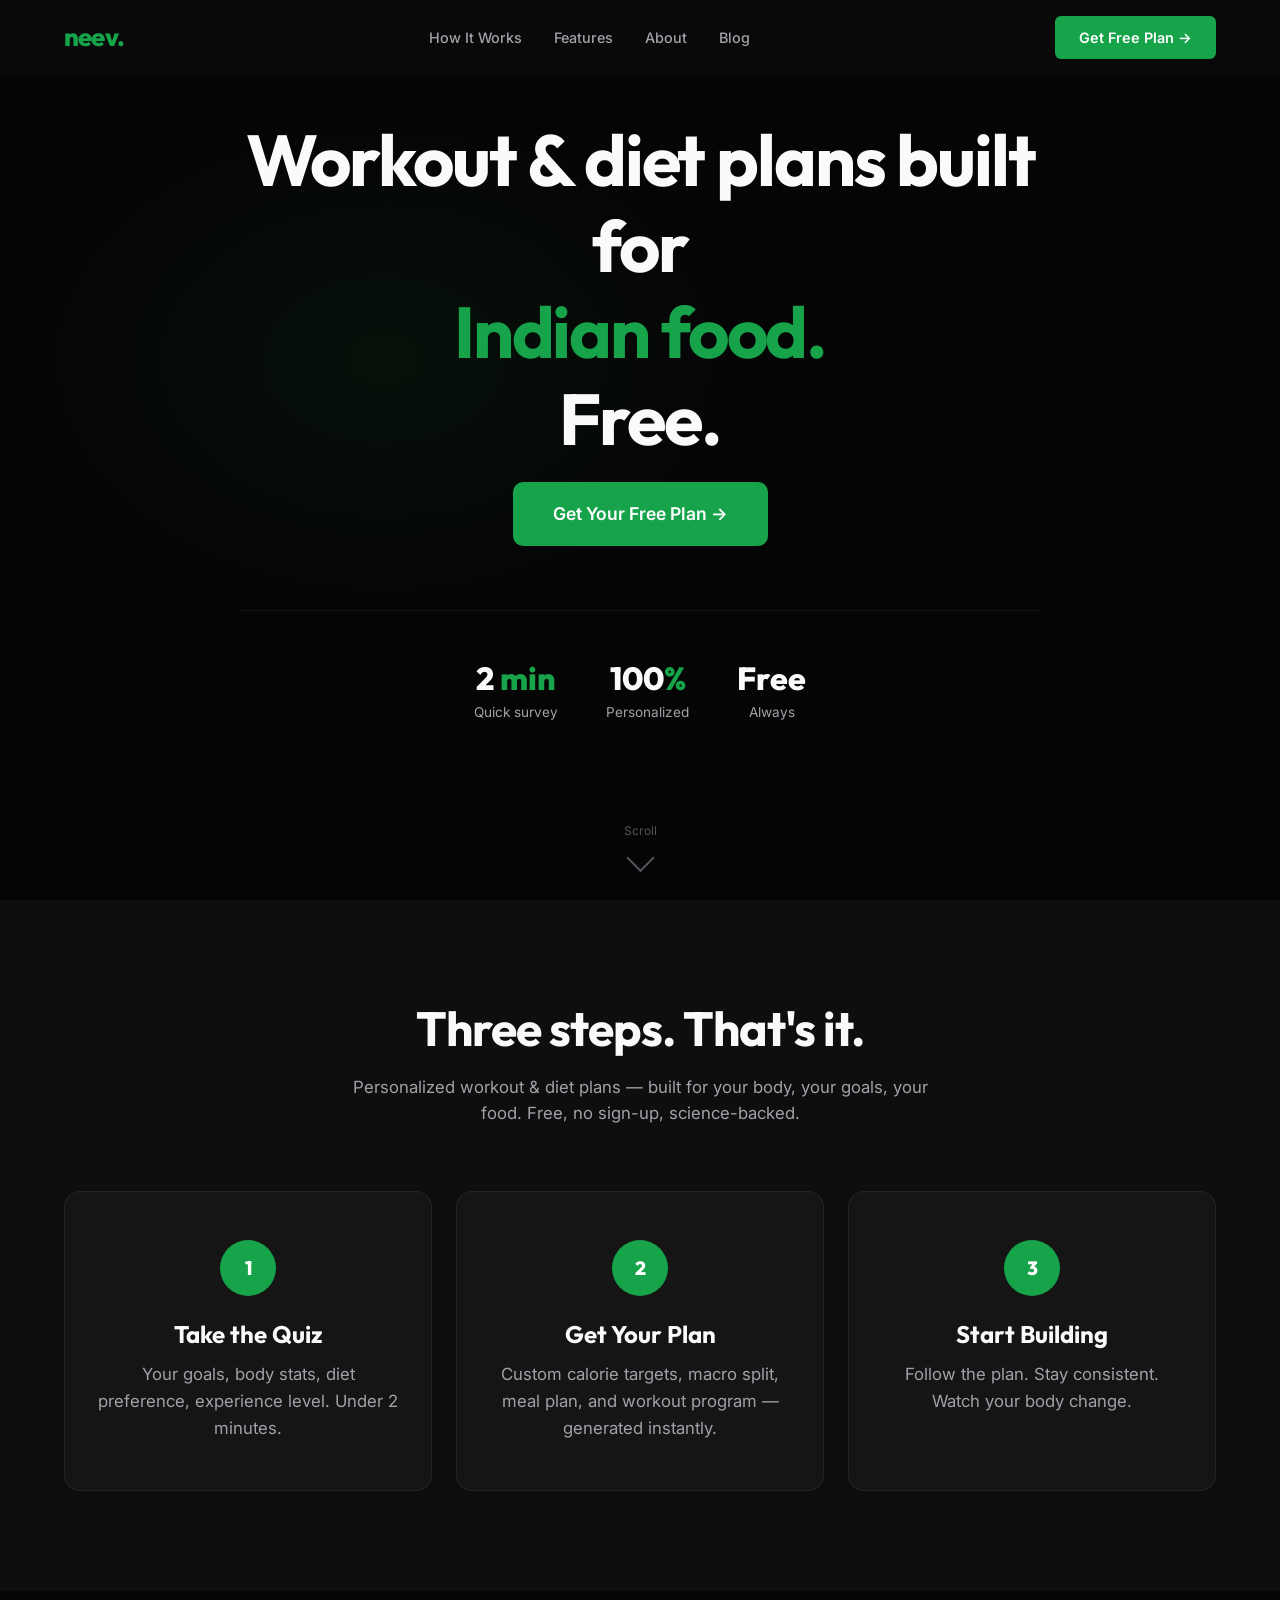
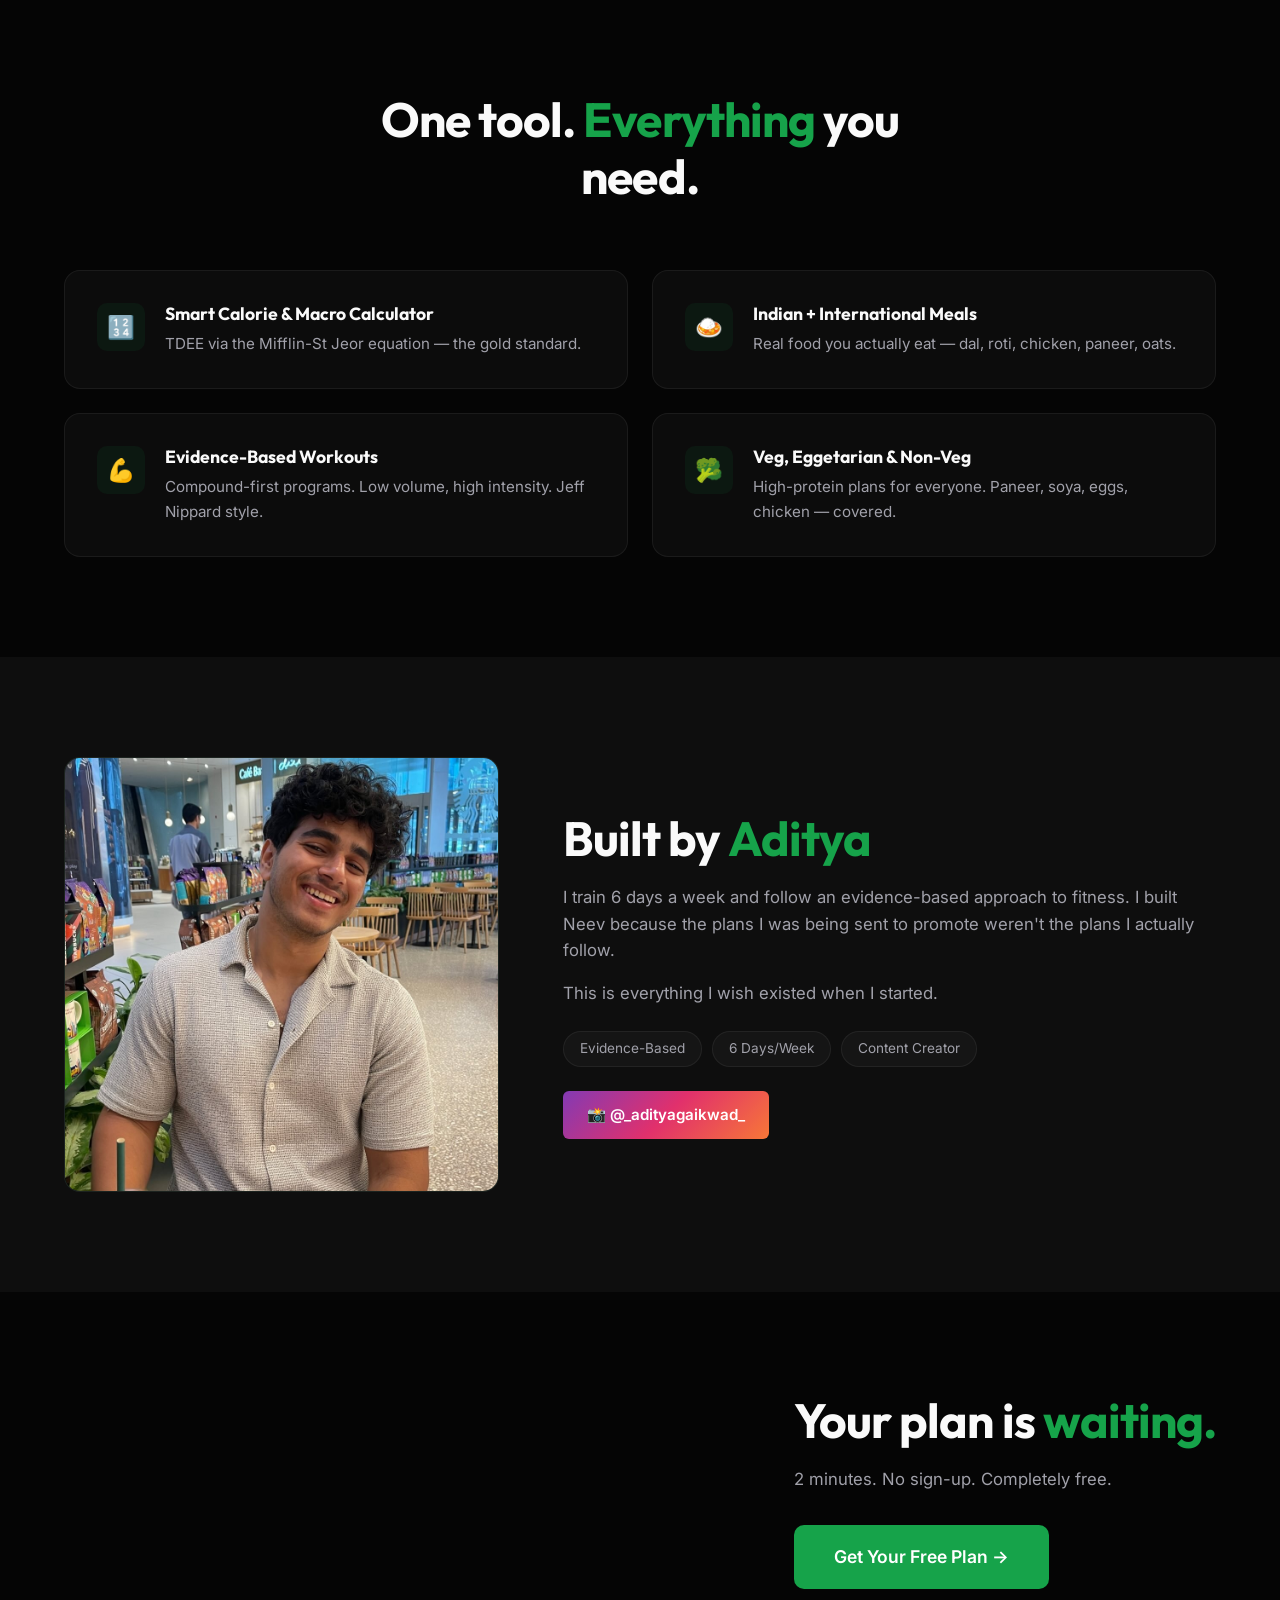
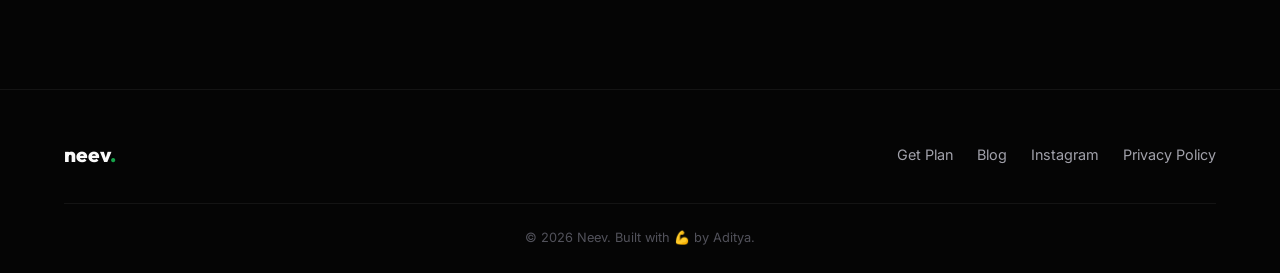
==== commit 3feac8e2: "Clean hero, fix fat macro color, move tagline to How It Works - Remove redundant p tag from hero; h1" ====
--- a/index.html
+++ b/index.html
@@ -33,7 +33,6 @@
     <div class="container">
       <div class="hero-content">
         <h1>Workout & diet plans built for<br><span class="text-gradient">Indian food.</span><br>Free.</h1>
-        <p>Personalized workout & diet plans — built for your body, your goals, your food. Free, no sign-up, science-backed.</p>
         <div class="hero-buttons">
           <a href="survey.html" class="btn btn-primary btn-lg">Get Your Free Plan →</a>
         </div>
@@ -64,6 +63,7 @@
     <div class="container">
       <div class="section-header fade-in">
         <h2>Three steps. That's it.</h2>
+        <p>Personalized workout & diet plans — built for your body, your goals, your food. Free, no sign-up, science-backed.</p>
       </div>
       <div class="steps-grid">
         <div class="card step-card fade-in">
--- a/style.css
+++ b/style.css
@@ -305,7 +305,7 @@
 .macro-bar { display: flex; height: 12px; border-radius: 100px; overflow: hidden; margin: 24px 0; }
 .macro-bar .protein { background: var(--green); }
 .macro-bar .carbs { background: #f59e0b; }
-.macro-bar .fat { background: #f97316; }
+.macro-bar .fat { background: #ef4444; }
 .macro-legend { display: flex; gap: 24px; justify-content: center; }
 .macro-legend-item { display: flex; align-items: center; gap: 8px; font-size: 0.9rem; }
 .macro-legend-item .dot { width: 10px; height: 10px; border-radius: 50%; }
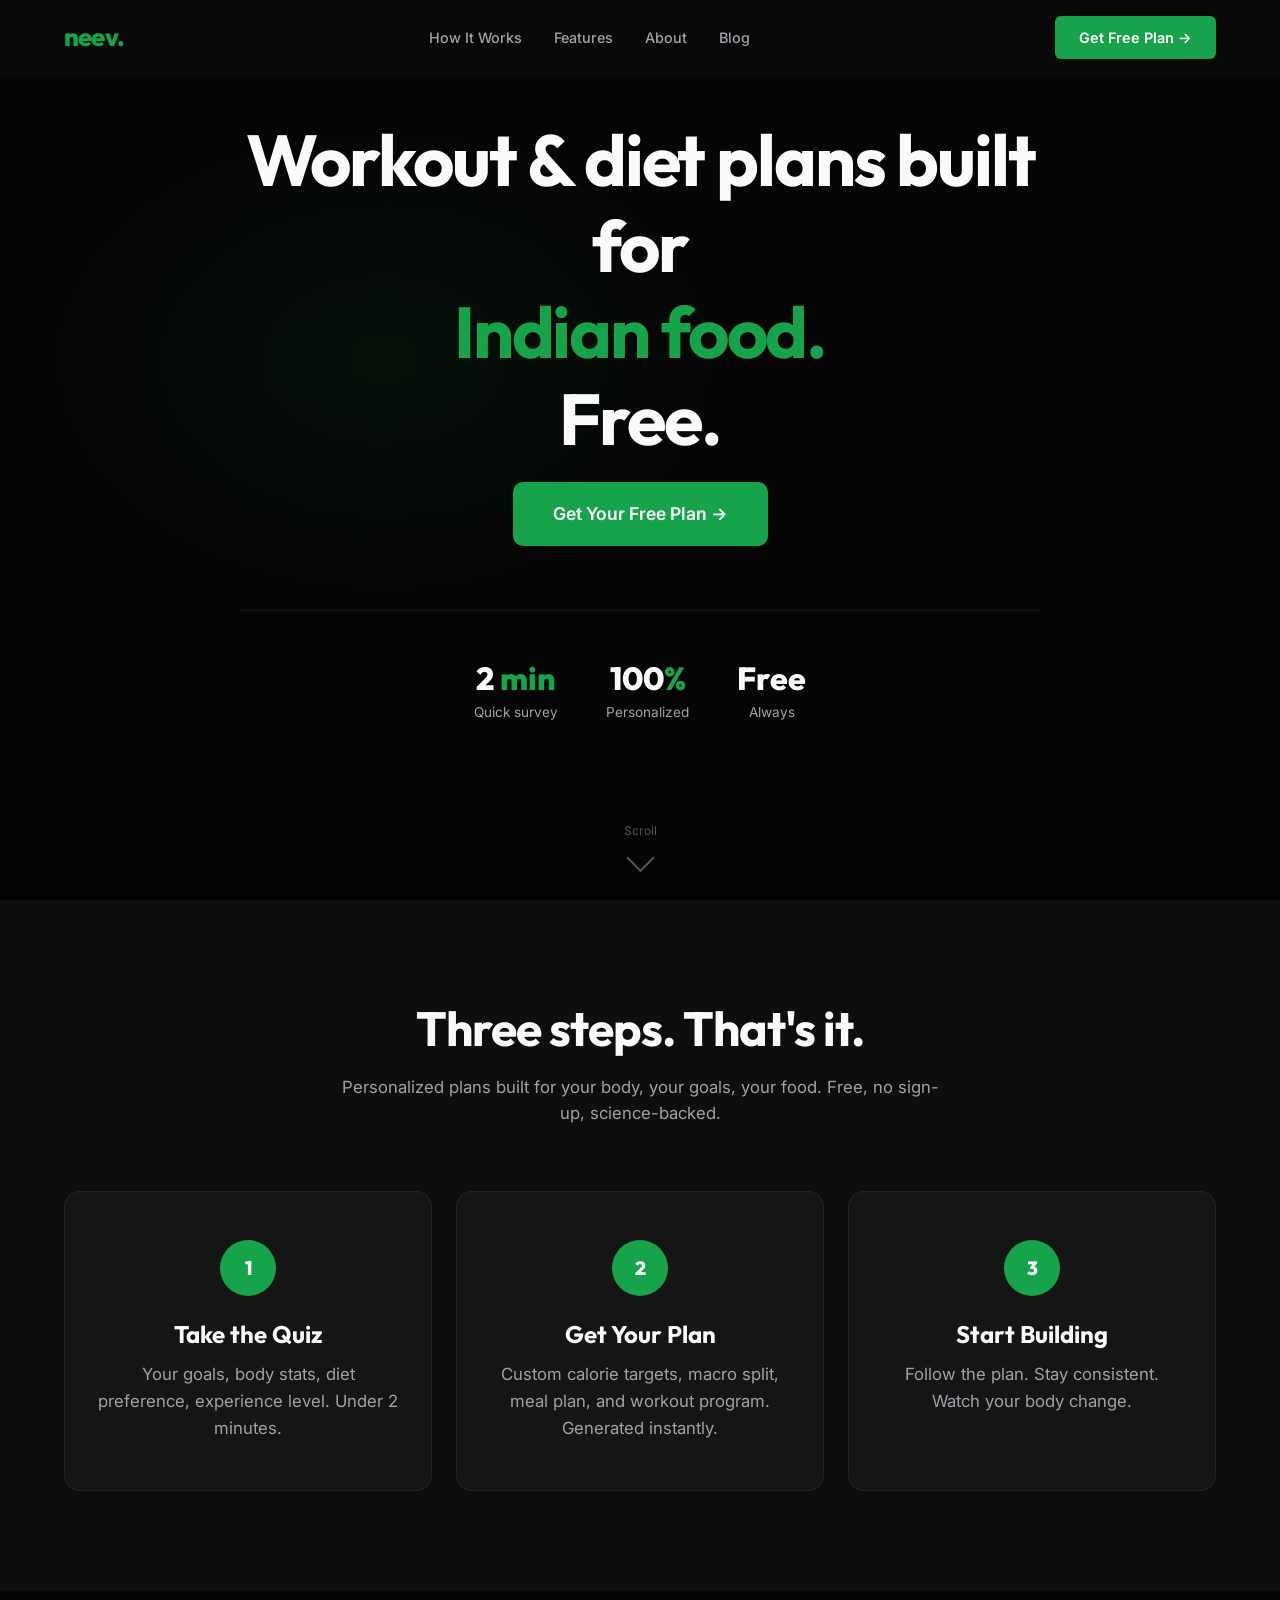
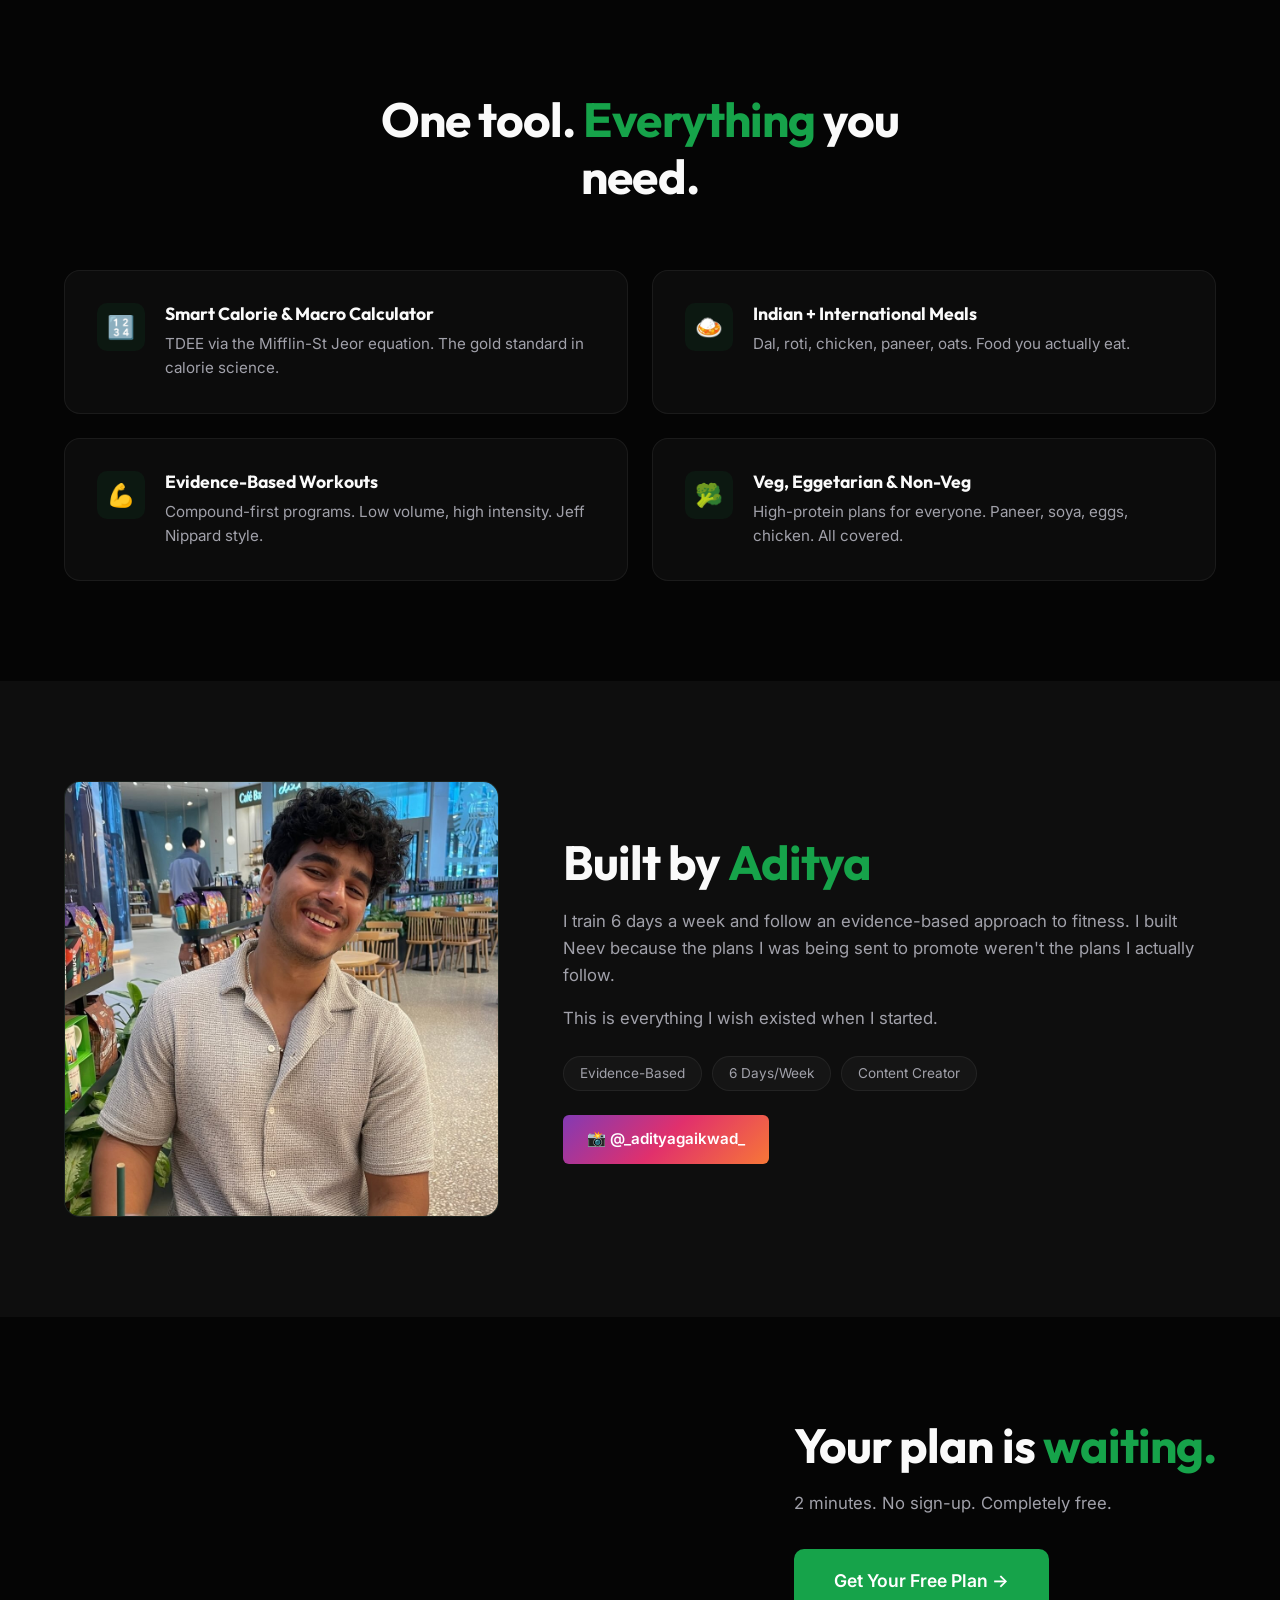
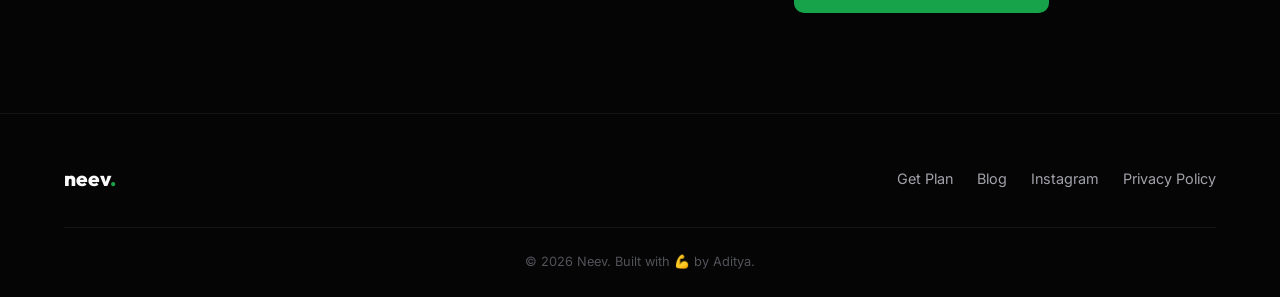
==== commit dc840051: "Remove AI-style em dashes from homepage copy Co-Authored-By: Claude Sonnet 4.6 <noreply@anthropic.co" ====
--- a/index.html
+++ b/index.html
@@ -63,7 +63,7 @@
     <div class="container">
       <div class="section-header fade-in">
         <h2>Three steps. That's it.</h2>
-        <p>Personalized workout & diet plans — built for your body, your goals, your food. Free, no sign-up, science-backed.</p>
+        <p>Personalized plans built for your body, your goals, your food. Free, no sign-up, science-backed.</p>
       </div>
       <div class="steps-grid">
         <div class="card step-card fade-in">
@@ -74,7 +74,7 @@
         <div class="card step-card fade-in fade-in-delay-1">
           <div class="step-number">2</div>
           <h3>Get Your Plan</h3>
-          <p>Custom calorie targets, macro split, meal plan, and workout program — generated instantly.</p>
+          <p>Custom calorie targets, macro split, meal plan, and workout program. Generated instantly.</p>
         </div>
         <div class="card step-card fade-in fade-in-delay-2">
           <div class="step-number">3</div>
@@ -96,14 +96,14 @@
           <div class="feature-icon">🔢</div>
           <div>
             <h3>Smart Calorie & Macro Calculator</h3>
-            <p>TDEE via the Mifflin-St Jeor equation — the gold standard.</p>
+            <p>TDEE via the Mifflin-St Jeor equation. The gold standard in calorie science.</p>
           </div>
         </div>
         <div class="card feature-card fade-in fade-in-delay-1">
           <div class="feature-icon">🍛</div>
           <div>
             <h3>Indian + International Meals</h3>
-            <p>Real food you actually eat — dal, roti, chicken, paneer, oats.</p>
+            <p>Dal, roti, chicken, paneer, oats. Food you actually eat.</p>
           </div>
         </div>
         <div class="card feature-card fade-in">
@@ -117,7 +117,7 @@
           <div class="feature-icon">🥦</div>
           <div>
             <h3>Veg, Eggetarian & Non-Veg</h3>
-            <p>High-protein plans for everyone. Paneer, soya, eggs, chicken — covered.</p>
+            <p>High-protein plans for everyone. Paneer, soya, eggs, chicken. All covered.</p>
           </div>
         </div>
       </div>
--- a/style.css
+++ b/style.css
@@ -458,18 +458,19 @@
   .fade-in { opacity: 1 !important; transform: none !important; transition: none !important; }
   .navbar, .results-actions, .footer { display: none !important; }
   body { background: #fff !important; color: #111 !important; }
-  p { color: #444 !important; }
-  h1, h2, h3, h4 { color: #111 !important; }
+  * { color: #111 !important; }
   .text-gradient { color: #16a34a !important; background: none !important; -webkit-background-clip: unset !important; -webkit-text-fill-color: unset !important; }
+  .stat-card .stat-value { color: #16a34a !important; font-size: 1.6rem !important; }
+  .meal-day h3 { color: #16a34a !important; }
+  .workout-day .day-label { color: #16a34a !important; }
   .card { background: #fff !important; border: 1px solid #ddd !important; box-shadow: none !important; break-inside: avoid; }
-  .stat-card .stat-value { color: #16a34a !important; }
-  .stat-unit, .text-dim { color: #666 !important; }
-  .text-muted { color: #555 !important; }
-  a { color: #16a34a !important; }
   .meal-day { overflow-x: visible !important; break-inside: avoid; }
   .meal-table { min-width: unset !important; }
   .meal-table th, .meal-table td { white-space: normal !important; }
   .workout-day { break-inside: avoid; }
   .plan-section { break-before: auto; }
   .macro-bar { print-color-adjust: exact; -webkit-print-color-adjust: exact; }
-}
+  .macro-bar .protein { background: #16a34a !important; }
+  .macro-bar .carbs { background: #f59e0b !important; }
+  .macro-bar .fat { background: #ef4444 !important; }
+}
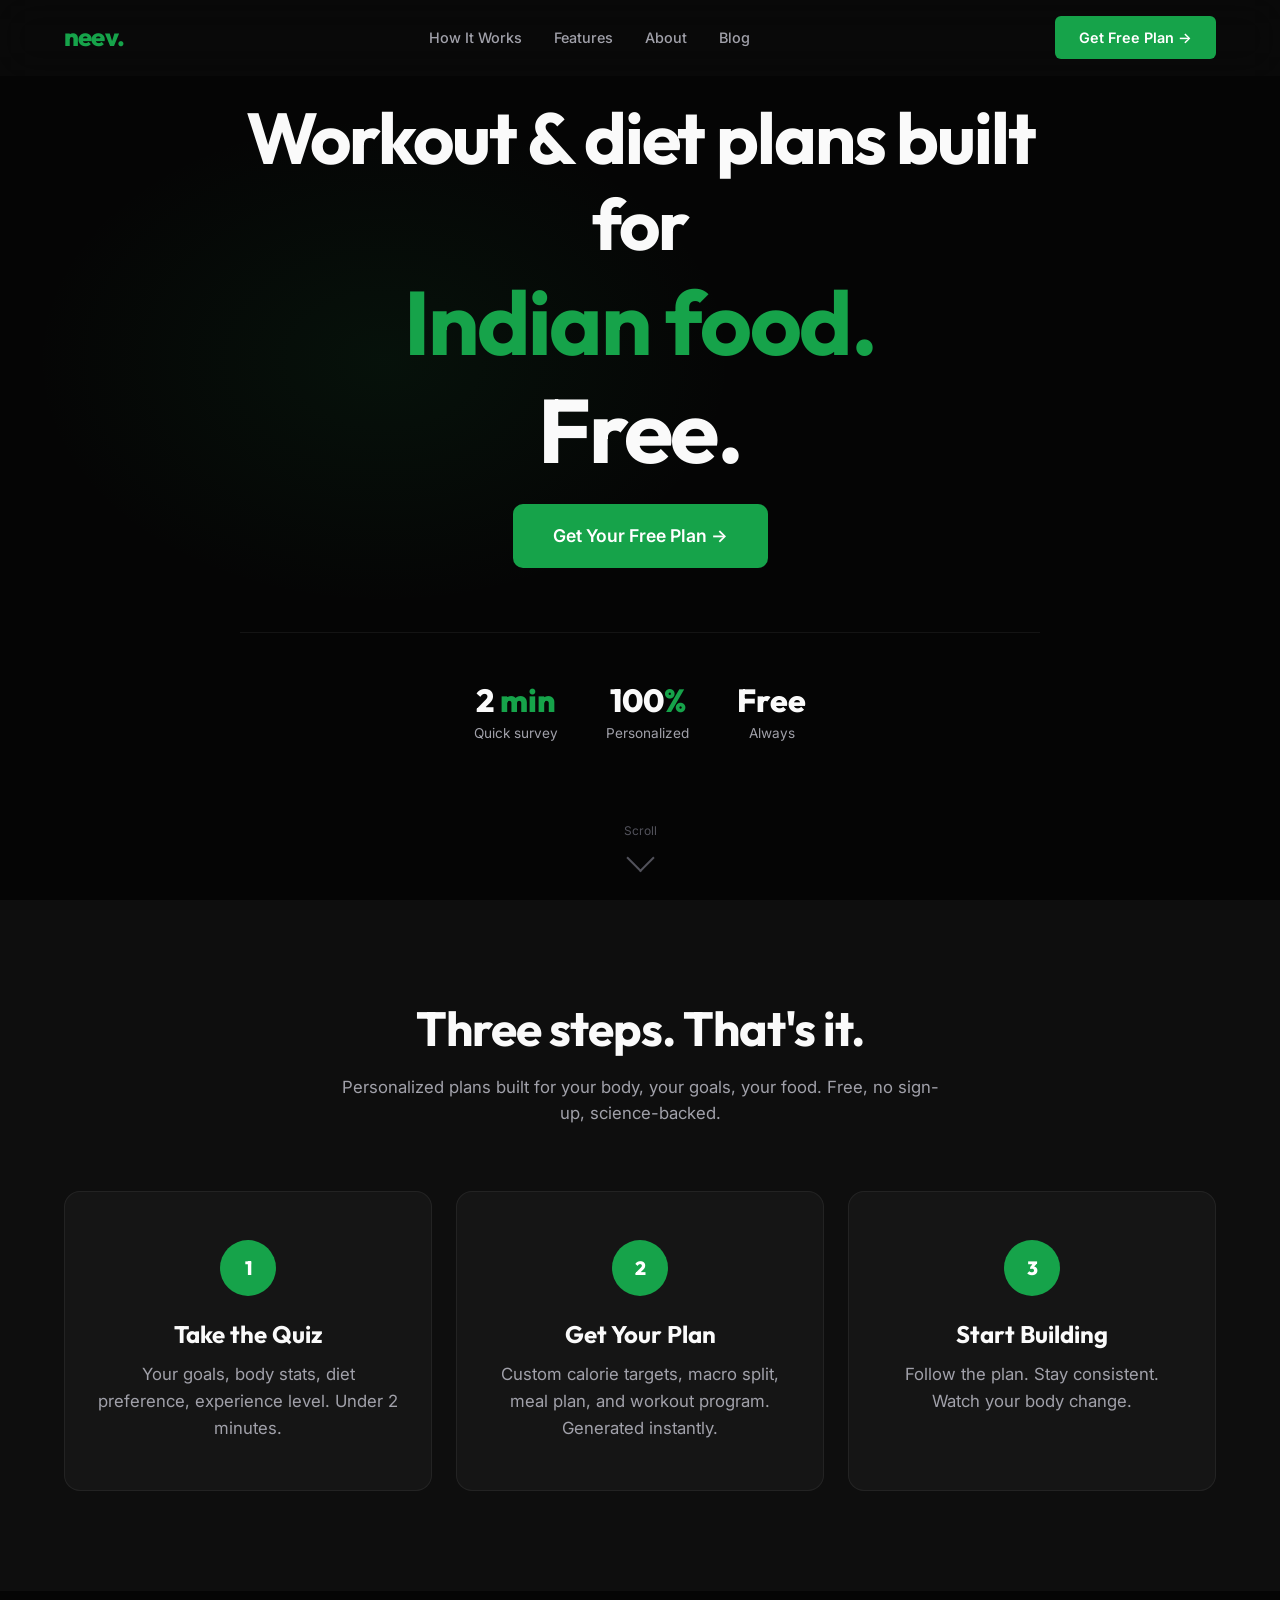
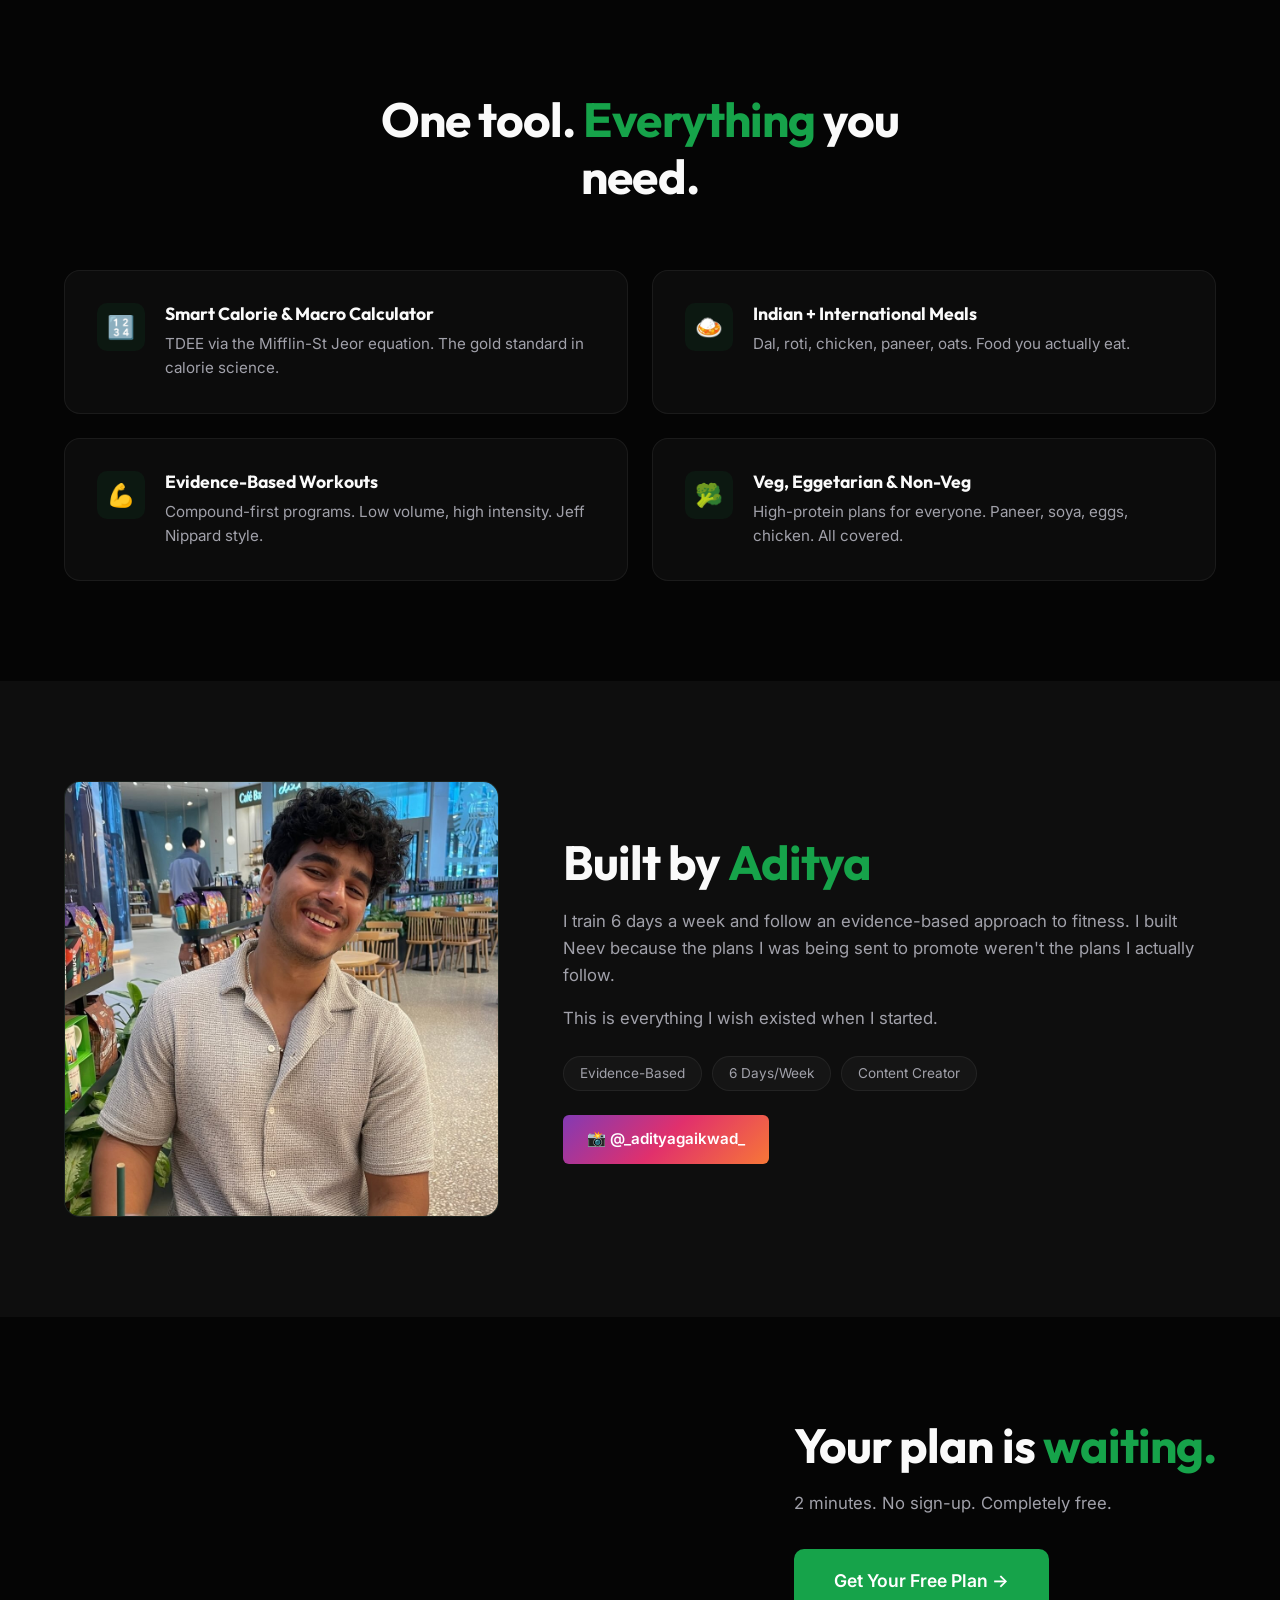
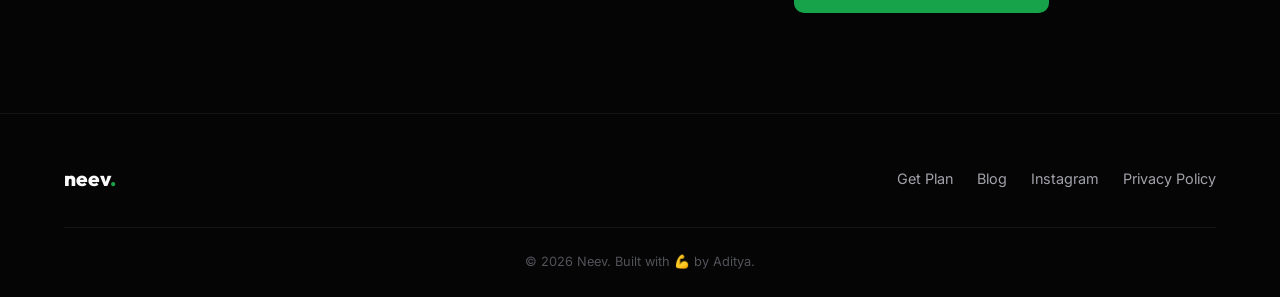
==== commit eb917f27: "Make 'Indian food' and 'Free' larger in hero headline Co-Authored-By: Claude Sonnet 4.6 <noreply@ant" ====
--- a/index.html
+++ b/index.html
@@ -32,7 +32,7 @@
     <div class="hero-bg"></div>
     <div class="container">
       <div class="hero-content">
-        <h1>Workout & diet plans built for<br><span class="text-gradient">Indian food.</span><br>Free.</h1>
+        <h1>Workout & diet plans built for<br><span class="text-gradient" style="font-size:1.25em;">Indian food.</span><br><span style="font-size:1.25em;">Free.</span></h1>
         <div class="hero-buttons">
           <a href="survey.html" class="btn btn-primary btn-lg">Get Your Free Plan →</a>
         </div>
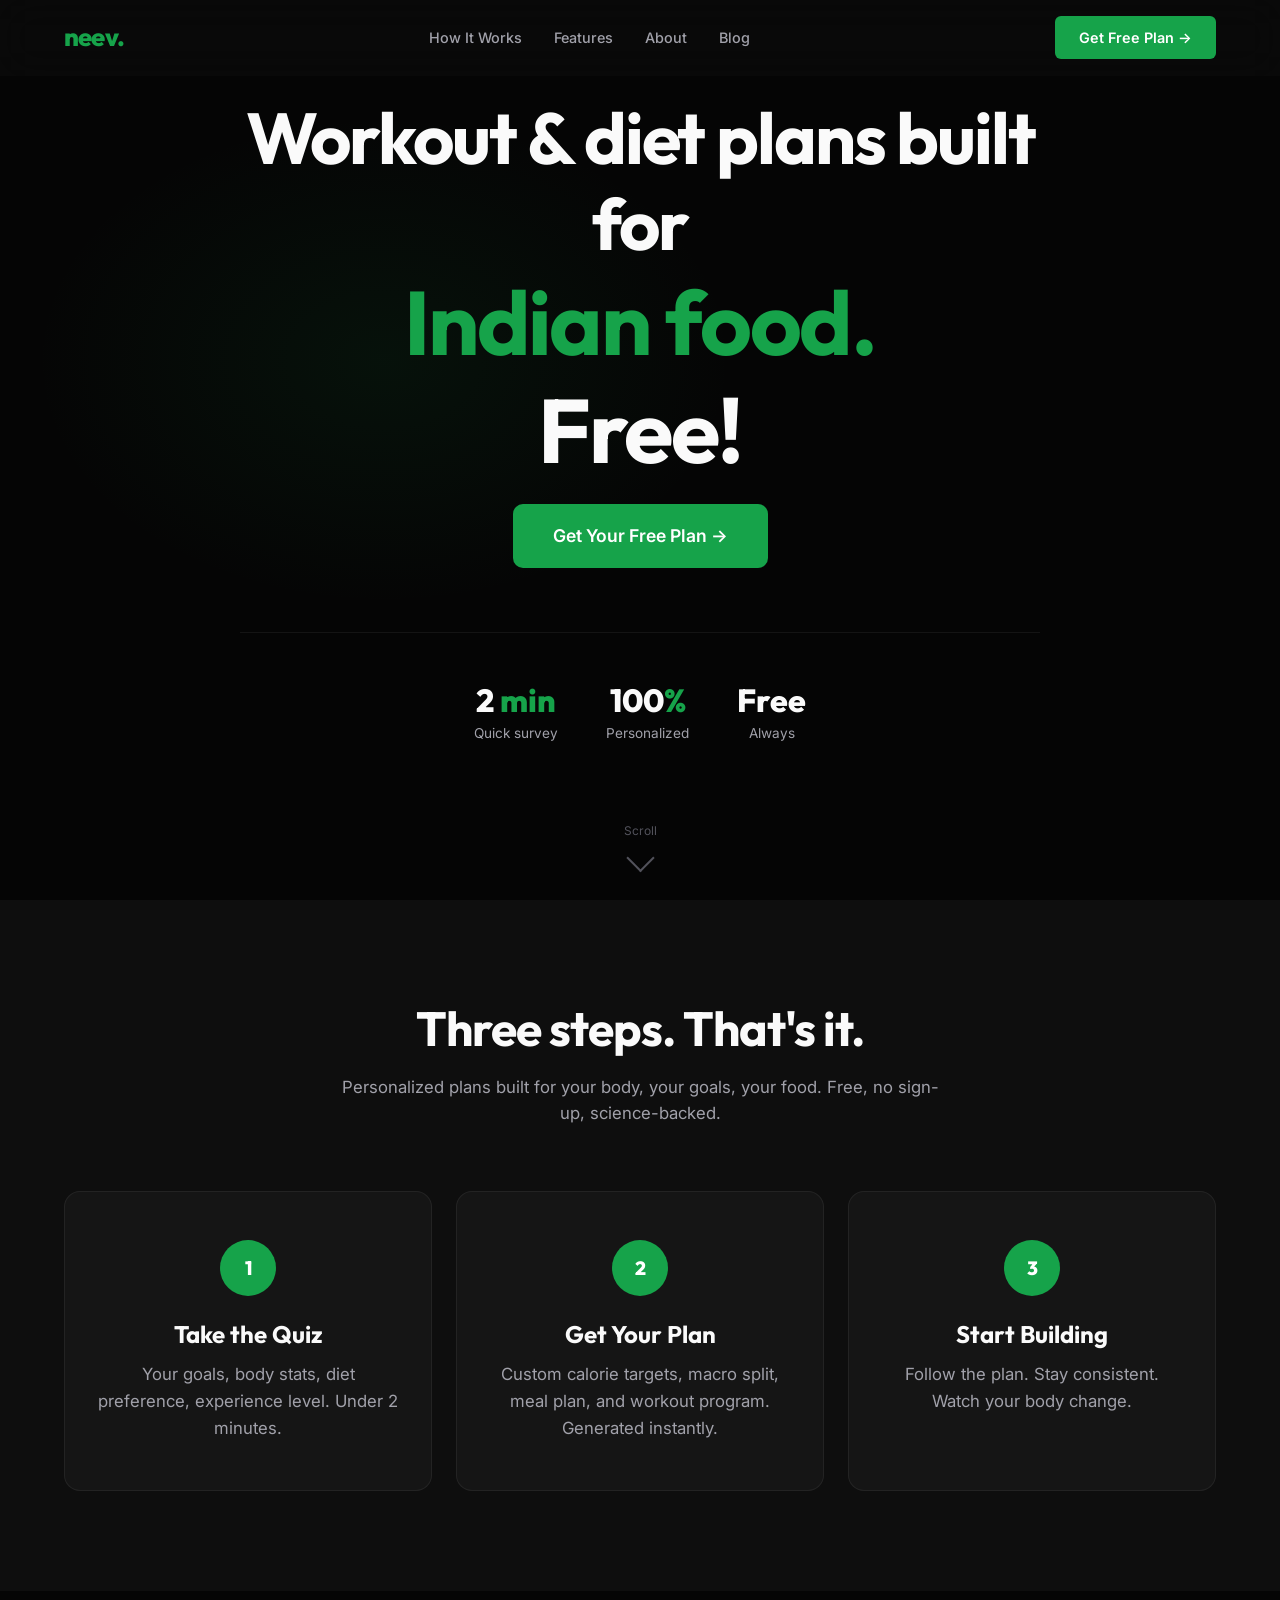
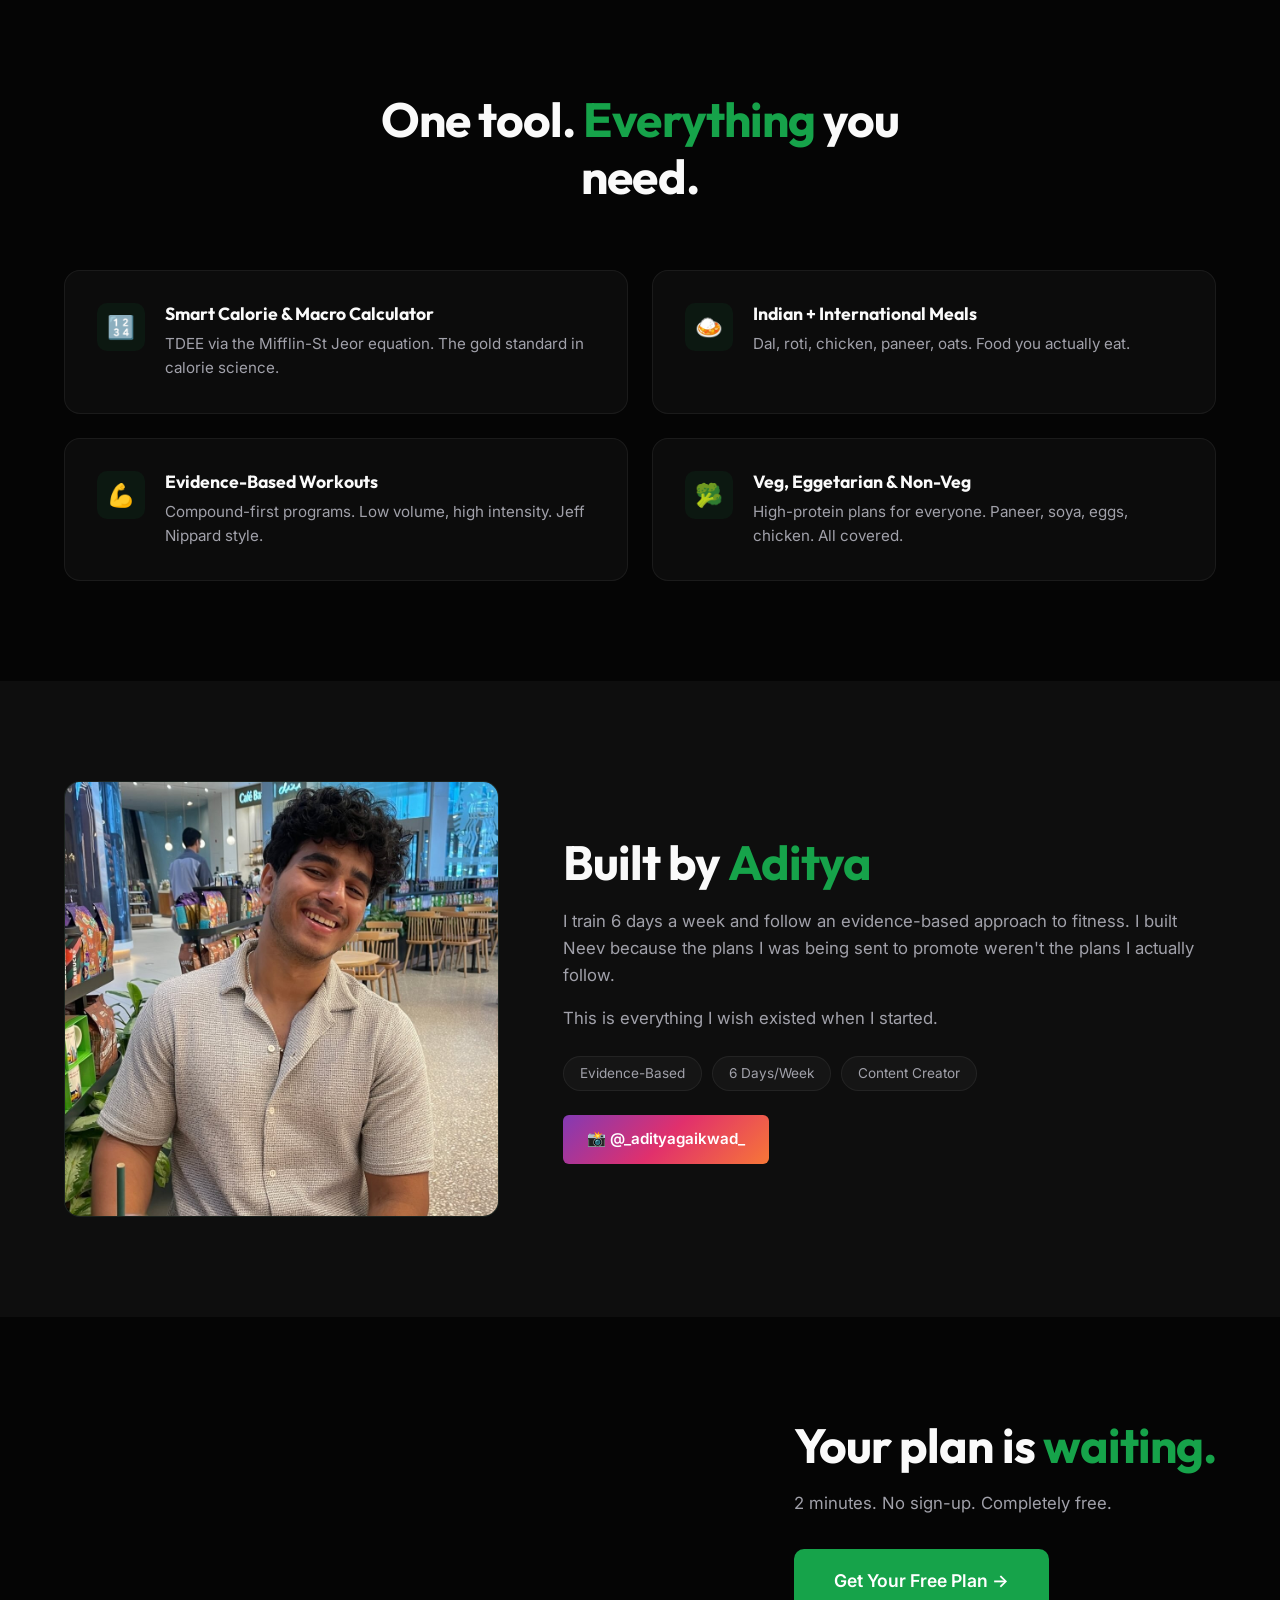
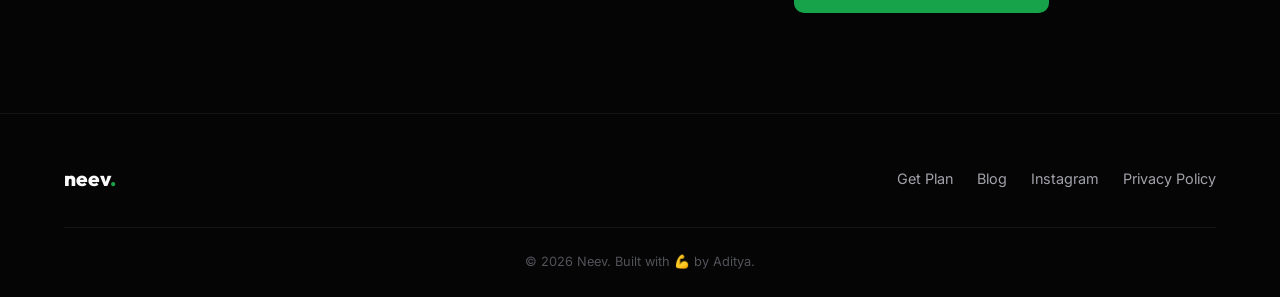
==== commit 00a69ddf: "Free. -> Free! Co-Authored-By: Claude Sonnet 4.6 <noreply@anthropic.com>" ====
--- a/index.html
+++ b/index.html
@@ -32,7 +32,7 @@
     <div class="hero-bg"></div>
     <div class="container">
       <div class="hero-content">
-        <h1>Workout & diet plans built for<br><span class="text-gradient" style="font-size:1.25em;">Indian food.</span><br><span style="font-size:1.25em;">Free.</span></h1>
+        <h1>Workout & diet plans built for<br><span class="text-gradient" style="font-size:1.25em;">Indian food.</span><br><span style="font-size:1.25em;">Free!</span></h1>
         <div class="hero-buttons">
           <a href="survey.html" class="btn btn-primary btn-lg">Get Your Free Plan →</a>
         </div>
